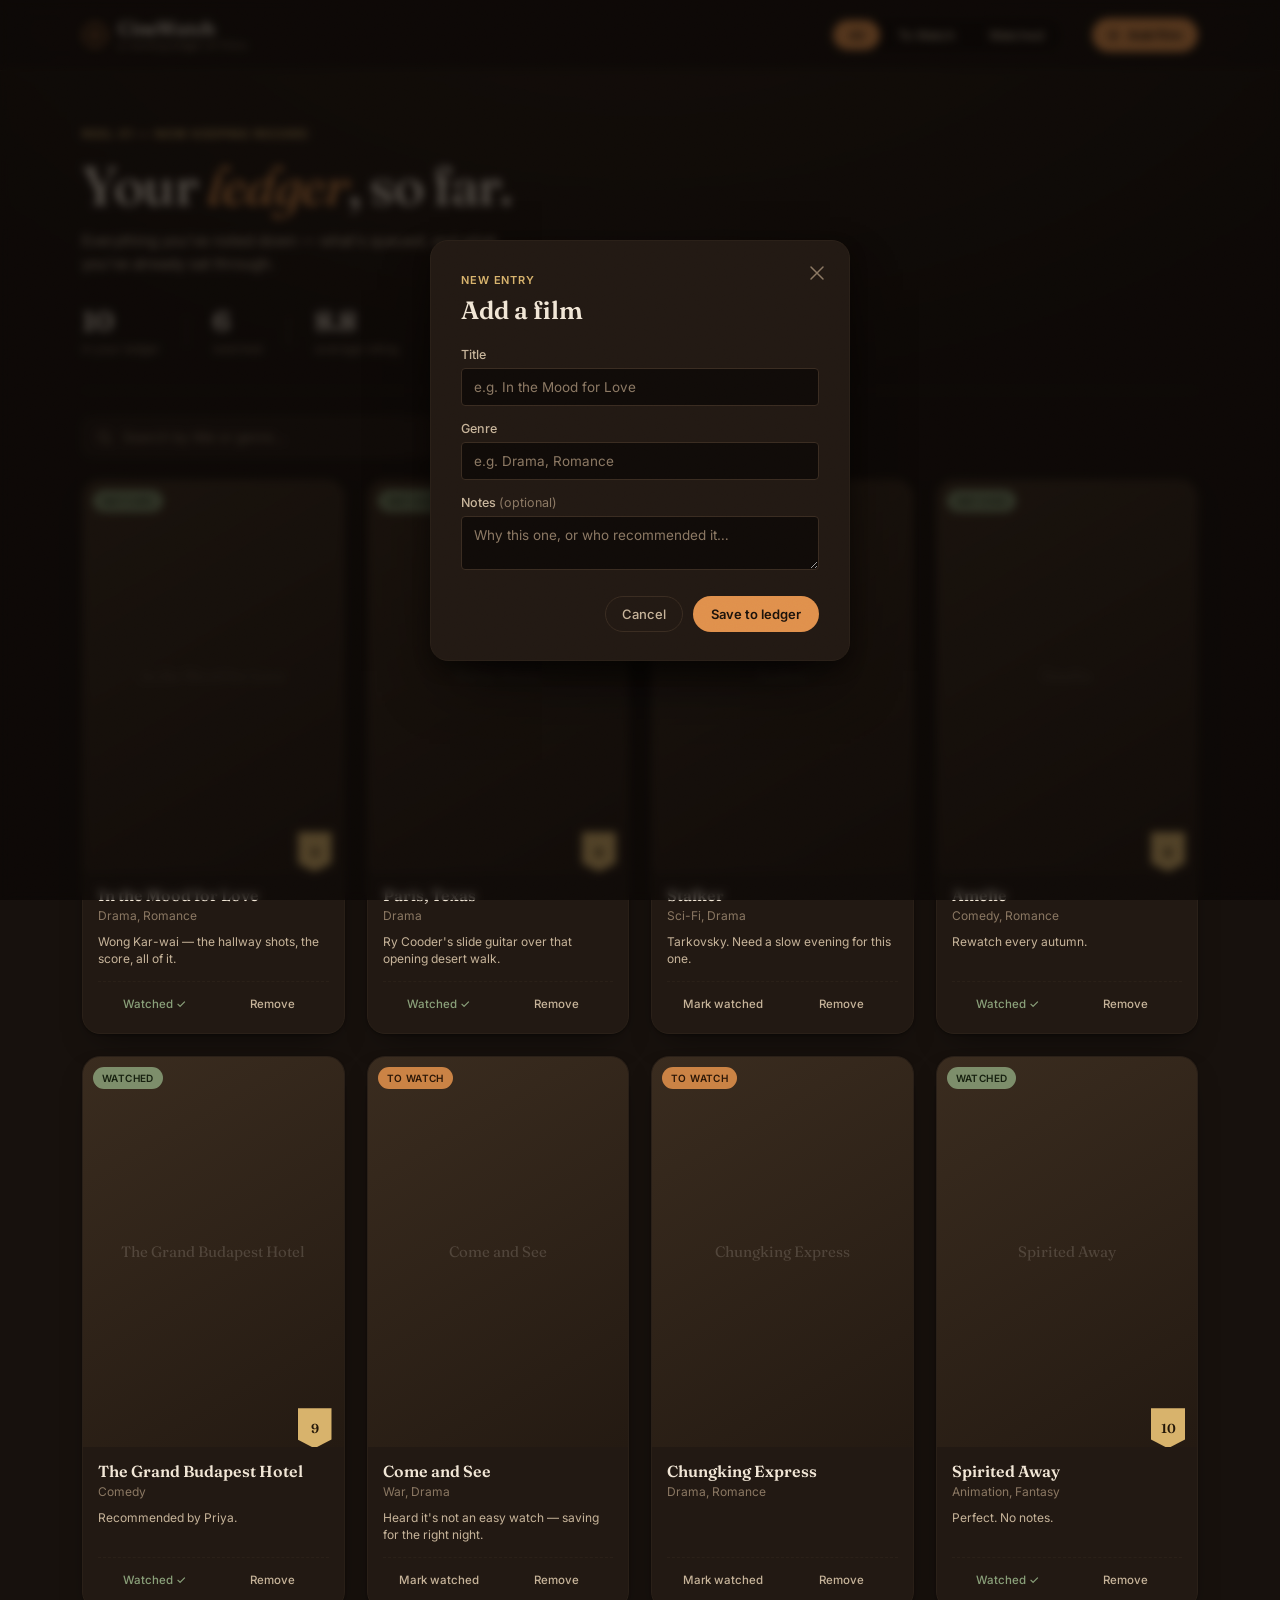
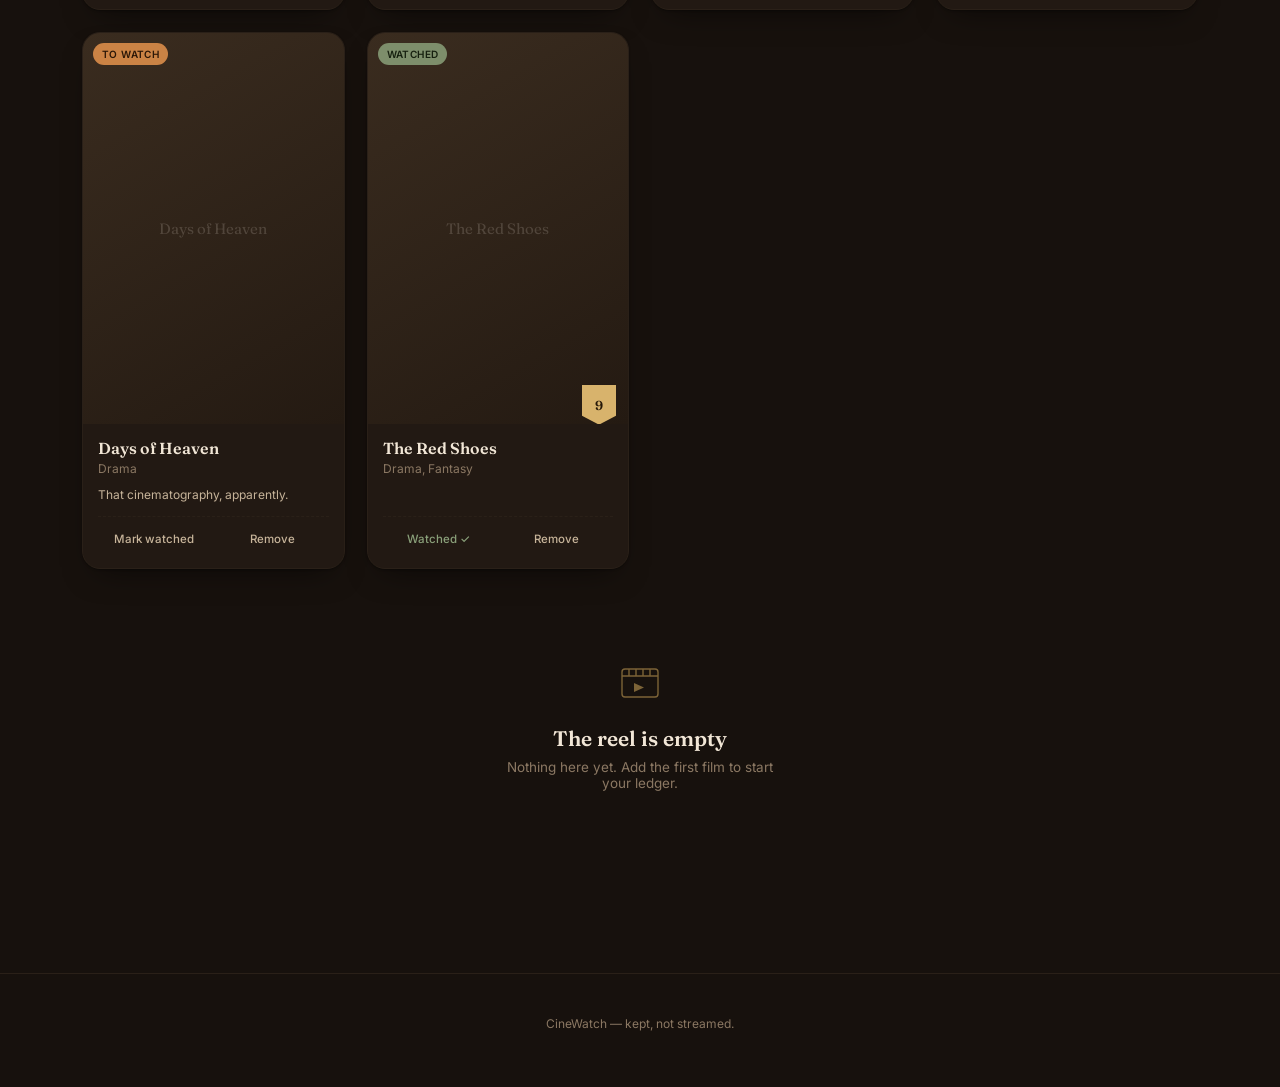
==== watchlist.html @ c6b7aaab "Add files via upload" ====
<!DOCTYPE html>
<html lang="en">
<head>
<meta charset="UTF-8" />
<meta name="viewport" content="width=device-width, initial-scale=1.0" />
<title>CineWatch — Watchlist</title>

<link rel="preconnect" href="https://fonts.googleapis.com">
<link rel="preconnect" href="https://fonts.gstatic.com" crossorigin>
<link href="https://fonts.googleapis.com/css2?family=Fraunces:ital,opsz,wght@0,9..144,300;0,9..144,450;0,9..144,600;1,9..144,450&family=Inter:wght@400;500;600&display=swap" rel="stylesheet">

<link rel="stylesheet" href="style-dark.css" />
</head>
<body>

<div class="grain"></div>

<header class="site-header">
  <div class="header-inner">
    <div class="brand">
      <span class="brand-mark">
        <svg width="26" height="26" viewBox="0 0 26 26" fill="none">
          <circle cx="13" cy="13" r="11.5" stroke="currentColor" stroke-width="1.4"/>
          <path d="M13 2.5V4.5M13 21.5V23.5M2.5 13H4.5M21.5 13H23.5" stroke="currentColor" stroke-width="1.4" stroke-linecap="round"/>
          <circle cx="13" cy="13" r="3.2" fill="currentColor"/>
        </svg>
      </span>
      <div class="brand-text">
        <span class="brand-name">CineWatch</span>
        <span class="brand-tag">a running ledger of films</span>
      </div>
    </div>

    <nav class="tab-nav" role="tablist" aria-label="Film lists">
      <button class="tab active" data-filter="all">All</button>
      <button class="tab" data-filter="Watchlist">To Watch</button>
      <button class="tab" data-filter="Watched">Watched</button>
    </nav>

    <button class="btn-add" id="openAddModal">
      <svg width="15" height="15" viewBox="0 0 15 15" fill="none"><path d="M7.5 1V14M1 7.5H14" stroke="currentColor" stroke-width="1.6" stroke-linecap="round"/></svg>
      <span>Add film</span>
    </button>
  </div>
</header>

<main class="page">

  <section class="hero">
    <p class="hero-eyebrow">Reel&nbsp;01 — Now keeping record</p>
    <h1 class="hero-title">Your <em>ledger</em>, so far.</h1>
    <p class="hero-sub">Everything you've noted down — what's queued, and what you've already sat through.</p>

    <div class="hero-stats" id="heroStats">
      <div class="stat">
        <span class="stat-num" id="statTotal">0</span>
        <span class="stat-label">in your ledger</span>
      </div>
      <div class="stat-divider"></div>
      <div class="stat">
        <span class="stat-num" id="statWatched">0</span>
        <span class="stat-label">watched</span>
      </div>
      <div class="stat-divider"></div>
      <div class="stat">
        <span class="stat-num" id="statAvg">–</span>
        <span class="stat-label">average rating</span>
      </div>
    </div>
  </section>

  <section class="toolbar">
    <div class="search-wrap">
      <svg width="15" height="15" viewBox="0 0 15 15" fill="none" class="search-icon"><circle cx="6.5" cy="6.5" r="5" stroke="currentColor" stroke-width="1.3"/><path d="M10.5 10.5L14 14" stroke="currentColor" stroke-width="1.3" stroke-linecap="round"/></svg>
      <input type="text" id="searchInput" placeholder="Search by title or genre…" autocomplete="off" />
    </div>
    <select id="sortSelect" class="sort-select" aria-label="Sort films">
      <option value="recent">Recently added</option>
      <option value="title">Title, A–Z</option>
      <option value="rating">Highest rated</option>
    </select>
  </section>

  <section class="grid-wrap">
    <div class="film-grid" id="filmGrid"></div>

    <div class="empty-state" id="emptyState" hidden>
      <svg width="48" height="48" viewBox="0 0 48 48" fill="none">
        <rect x="6" y="10" width="36" height="28" rx="3" stroke="currentColor" stroke-width="1.4"/>
        <path d="M6 17H42" stroke="currentColor" stroke-width="1.4"/>
        <path d="M13 10V17M20 10V17M27 10V17M34 10V17" stroke="currentColor" stroke-width="1.4"/>
        <path d="M18 24L28 28.5L18 33V24Z" fill="currentColor"/>
      </svg>
      <h3>The reel is empty</h3>
      <p id="emptyMsg">Nothing here yet. Add the first film to start your ledger.</p>
    </div>
  </section>

</main>

<footer class="site-footer">
  <p>CineWatch — kept, not streamed.</p>
</footer>

<!-- Add Modal -->
<div class="modal-overlay" id="modalOverlay" hidden>
  <div class="modal" role="dialog" aria-modal="true" aria-labelledby="modalTitle">
    <button class="modal-close" id="closeModal" aria-label="Close">
      <svg width="16" height="16" viewBox="0 0 16 16" fill="none"><path d="M2 2L14 14M14 2L2 14" stroke="currentColor" stroke-width="1.5" stroke-linecap="round"/></svg>
    </button>
    <p class="modal-eyebrow">New entry</p>
    <h2 class="modal-title" id="modalTitle">Add a film</h2>

    <form id="movieForm">
      <label class="field">
        <span>Title</span>
        <input type="text" id="fieldTitle" placeholder="e.g. In the Mood for Love" required />
      </label>

      <label class="field">
        <span>Genre</span>
        <input type="text" id="fieldGenre" placeholder="e.g. Drama, Romance" />
      </label>

      <label class="field">
        <span>Notes <em>(optional)</em></span>
        <textarea id="fieldNotes" rows="2" placeholder="Why this one, or who recommended it…"></textarea>
      </label>

      <p class="form-error" id="formError" hidden></p>

      <div class="modal-actions">
        <button type="button" class="btn-ghost" id="cancelModal">Cancel</button>
        <button type="submit" class="btn-solid">Save to ledger</button>
      </div>
    </form>
  </div>
</div>

<div class="toast" id="toast"></div>

<script>
  // ---- sample ledger data (stand-in for a real backend) ----
  let films = [
    { id: 1, title: "In the Mood for Love", genre: "Drama, Romance", status: "Watched", rating: 9, notes: "Wong Kar-wai — the hallway shots, the score, all of it.", added: 10 },
    { id: 2, title: "Paris, Texas", genre: "Drama", status: "Watched", rating: 8, notes: "Ry Cooder's slide guitar over that opening desert walk.", added: 9 },
    { id: 3, title: "Stalker", genre: "Sci-Fi, Drama", status: "Watchlist", rating: null, notes: "Tarkovsky. Need a slow evening for this one.", added: 8 },
    { id: 4, title: "Amélie", genre: "Comedy, Romance", status: "Watched", rating: 8, notes: "Rewatch every autumn.", added: 7 },
    { id: 5, title: "The Grand Budapest Hotel", genre: "Comedy", status: "Watched", rating: 9, notes: "Recommended by Priya.", added: 6 },
    { id: 6, title: "Come and See", genre: "War, Drama", status: "Watchlist", rating: null, notes: "Heard it's not an easy watch — saving for the right night.", added: 5 },
    { id: 7, title: "Chungking Express", genre: "Drama, Romance", status: "Watchlist", rating: null, notes: "", added: 4 },
    { id: 8, title: "Spirited Away", genre: "Animation, Fantasy", status: "Watched", rating: 10, notes: "Perfect. No notes.", added: 3 },
    { id: 9, title: "Days of Heaven", genre: "Drama", status: "Watchlist", rating: null, notes: "That cinematography, apparently.", added: 2 },
    { id: 10, title: "The Red Shoes", genre: "Drama, Fantasy", status: "Watched", rating: 9, notes: "", added: 1 },
  ];

  let activeFilter = "all";
  let searchTerm = "";
  let sortBy = "recent";

  const grid = document.getElementById("filmGrid");
  const emptyState = document.getElementById("emptyState");
  const emptyMsg = document.getElementById("emptyMsg");
  const toast = document.getElementById("toast");

  function showToast(msg){
    toast.textContent = msg;
    toast.classList.add("show");
    setTimeout(() => toast.classList.remove("show"), 2000);
  }

  function updateStats(){
    document.getElementById("statTotal").textContent = films.length;
    const watched = films.filter(f => f.status === "Watched");
    document.getElementById("statWatched").textContent = watched.length;
    const rated = watched.filter(f => f.rating != null);
    const avg = rated.length ? (rated.reduce((s,f) => s + f.rating, 0) / rated.length).toFixed(1) : "–";
    document.getElementById("statAvg").textContent = avg;
  }

  function render(){
    let list = films.filter(f => {
      const matchesFilter = activeFilter === "all" || f.status === activeFilter;
      const term = searchTerm.toLowerCase();
      const matchesSearch = !term || f.title.toLowerCase().includes(term) || f.genre.toLowerCase().includes(term);
      return matchesFilter && matchesSearch;
    });

    if(sortBy === "title") list.sort((a,b) => a.title.localeCompare(b.title));
    else if(sortBy === "rating") list.sort((a,b) => (b.rating ?? -1) - (a.rating ?? -1));
    else list.sort((a,b) => b.added - a.added);

    grid.innerHTML = "";

    if(list.length === 0){
      emptyState.hidden = false;
      emptyMsg.textContent = searchTerm
        ? `Nothing matches "${searchTerm}".`
        : activeFilter === "Watched"
          ? "Nothing watched yet. Mark a film as seen once you get to it."
          : activeFilter === "Watchlist"
            ? "Nothing queued. Add a film you mean to watch."
            : "Nothing here yet. Add the first film to start your ledger.";
    } else {
      emptyState.hidden = true;
      list.forEach(f => grid.appendChild(buildCard(f)));
    }

    updateStats();
  }

  function buildCard(f){
    const card = document.createElement("div");
    card.className = "film-card";
    card.innerHTML = `
      <div class="poster-wrap">
        <div class="poster-fallback">${f.title}</div>
        <span class="status-chip ${f.status === "Watched" ? "watched" : "watchlist"}">${f.status === "Watched" ? "Watched" : "To Watch"}</span>
        ${f.rating != null ? `<span class="rating-badge">${f.rating}</span>` : ""}
      </div>
      <div class="card-body">
        <p class="card-title">${f.title}</p>
        <p class="card-genre">${f.genre || "—"}</p>
        ${f.notes ? `<p class="card-notes">${f.notes}</p>` : ""}
        <div class="card-actions">
          <button class="icon-btn ${f.status === "Watched" ? "active-state" : ""}" data-action="toggle" data-id="${f.id}">
            ${f.status === "Watched" ? "Watched ✓" : "Mark watched"}
          </button>
          <button class="icon-btn danger" data-action="remove" data-id="${f.id}">Remove</button>
        </div>
      </div>
    `;
    return card;
  }

  grid.addEventListener("click", (e) => {
    const btn = e.target.closest("button[data-action]");
    if(!btn) return;
    const id = Number(btn.dataset.id);
    const film = films.find(f => f.id === id);
    if(btn.dataset.action === "toggle"){
      film.status = film.status === "Watched" ? "Watchlist" : "Watched";
      if(film.status === "Watched" && film.rating == null) film.rating = 8;
      if(film.status === "Watchlist") film.rating = null;
      showToast(film.status === "Watched" ? `Marked "${film.title}" as watched.` : `Moved "${film.title}" back to watchlist.`);
    } else if(btn.dataset.action === "remove"){
      films = films.filter(f => f.id !== id);
      showToast(`Removed "${film.title}" from your ledger.`);
    }
    render();
  });

  document.querySelectorAll(".tab").forEach(tab => {
    tab.addEventListener("click", () => {
      document.querySelectorAll(".tab").forEach(t => t.classList.remove("active"));
      tab.classList.add("active");
      activeFilter = tab.dataset.filter;
      render();
    });
  });

  document.getElementById("searchInput").addEventListener("input", (e) => {
    searchTerm = e.target.value.trim();
    render();
  });

  document.getElementById("sortSelect").addEventListener("change", (e) => {
    sortBy = e.target.value;
    render();
  });

  // ---- add-film modal ----
  const modalOverlay = document.getElementById("modalOverlay");
  const formError = document.getElementById("formError");

  function openModal(){ modalOverlay.hidden = false; }
  function closeModal(){
    modalOverlay.hidden = true;
    document.getElementById("movieForm").reset();
    formError.hidden = true;
  }

  document.getElementById("openAddModal").addEventListener("click", openModal);
  document.getElementById("closeModal").addEventListener("click", closeModal);
  document.getElementById("cancelModal").addEventListener("click", closeModal);
  modalOverlay.addEventListener("click", (e) => { if(e.target === modalOverlay) closeModal(); });

  document.getElementById("movieForm").addEventListener("submit", (e) => {
    e.preventDefault();
    const title = document.getElementById("fieldTitle").value.trim();
    const genre = document.getElementById("fieldGenre").value.trim();
    const notes = document.getElementById("fieldNotes").value.trim();

    if(!title){
      formError.textContent = "A film needs a title before it can go in the ledger.";
      formError.hidden = false;
      return;
    }

    films.unshift({
      id: Date.now(),
      title, genre, notes,
      status: "Watchlist",
      rating: null,
      added: films.length ? Math.max(...films.map(f => f.added)) + 1 : 1
    });

    closeModal();
    activeFilter = "all";
    document.querySelectorAll(".tab").forEach(t => t.classList.remove("active"));
    document.querySelector('.tab[data-filter="all"]').classList.add("active");
    render();
    showToast(`Added "${title}" to your ledger.`);
  });

  render();
</script>

</body>
</html>
---- style-dark.css ----
/* ==========================================================================
   CineWatch — Dark ledger
   Late-night screening-room aesthetic: espresso-black, warm brass foil,
   ember terracotta glow. Film-strip sprockets as the signature motif.
   ========================================================================== */

:root{
  --bg:            #17110D;
  --bg-deep:       #100B08;
  --vignette:      radial-gradient(120% 100% at 50% -10%, #2A1E15 0%, #17110D 55%);
  --card:          #221913;
  --card-hover:    #2A1F18;
  --line:          #3A2C21;
  --line-soft:     #2A2018;
  --ink:           #F1E6D6;
  --ink-soft:      #C7B49A;
  --ink-faint:     #8B7863;
  --accent:        #E0904C;
  --accent-deep:   #C77330;
  --brass:         #D8B36C;
  --brass-dim:     #7C6337;
  --watched-green: #8AA07A;
  --danger:        #CB6349;

  --radius-s: 4px;
  --radius-m: 10px;
  --radius-l: 18px;

  --shadow-card: 0 1px 2px rgba(0,0,0,0.3), 0 14px 32px -16px rgba(0,0,0,0.65);
  --shadow-pop:  0 8px 16px rgba(0,0,0,0.35), 0 30px 60px -20px rgba(0,0,0,0.8);
  --shadow-glow: 0 0 0 1px rgba(224,144,76,0.15), 0 0 40px -8px rgba(224,144,76,0.25);

  --serif: "Fraunces", Georgia, serif;
  --sans:  "Inter", -apple-system, BlinkMacSystemFont, sans-serif;
}

*{ box-sizing: border-box; }

html, body{
  margin: 0;
  padding: 0;
  background: var(--bg);
  color: var(--ink);
  font-family: var(--sans);
  -webkit-font-smoothing: antialiased;
}

body{
  background-image: var(--vignette);
  background-attachment: fixed;
  min-height: 100vh;
}

::selection{ background: var(--brass-dim); color: var(--ink); }

.grain{
  position: fixed;
  inset: 0;
  pointer-events: none;
  z-index: 999;
  opacity: 0.05;
  mix-blend-mode: overlay;
  background-image: url("data:image/svg+xml,%3Csvg xmlns='http://www.w3.org/2000/svg' width='120' height='120'%3E%3Cfilter id='n'%3E%3CfeTurbulence type='fractalNoise' baseFrequency='0.9' numOctaves='2' stitchTiles='stitch'/%3E%3C/filter%3E%3Crect width='100%25' height='100%25' filter='url(%23n)'/%3E%3C/svg%3E");
}

a{ color: inherit; text-decoration: none; }
button{ font-family: inherit; cursor: pointer; }

/* ==========================================================================
   Sprocket rule — signature divider, echoes a filmstrip's perforations
   ========================================================================== */

.sprocket-rule{
  display: flex;
  align-items: center;
  gap: 9px;
  padding: 2px 0;
}
.sprocket-rule::before, .sprocket-rule::after{
  content: "";
  flex: 1;
  height: 1px;
  background: var(--line);
}
.sprocket-rule i{
  width: 5px; height: 5px;
  border-radius: 1px;
  background: var(--brass-dim);
  display: block;
}

/* ==========================================================================
   Header
   ========================================================================== */

.site-header{
  position: sticky;
  top: 0;
  z-index: 40;
  background: rgba(23,17,13,0.82);
  backdrop-filter: blur(12px);
  border-bottom: 1px solid var(--line-soft);
}

.header-inner{
  max-width: 1180px;
  margin: 0 auto;
  padding: 16px 32px;
  display: flex;
  align-items: center;
  gap: 28px;
}

.brand{ display: flex; align-items: center; gap: 10px; margin-right: auto; }
.brand-mark{ color: var(--accent); display: flex; }
.brand-text{ display: flex; flex-direction: column; line-height: 1.15; }
.brand-name{ font-family: var(--serif); font-size: 19px; font-weight: 600; letter-spacing: -0.01em; color: var(--ink); }
.brand-tag{ font-size: 10.5px; color: var(--ink-faint); letter-spacing: 0.03em; }

.tab-nav{
  display: flex;
  gap: 2px;
  background: var(--bg-deep);
  padding: 3px;
  border-radius: 999px;
  border: 1px solid var(--line-soft);
}
.tab{
  border: none;
  background: transparent;
  padding: 7px 16px;
  border-radius: 999px;
  font-size: 13px;
  font-weight: 500;
  color: var(--ink-soft);
  transition: background 0.2s ease, color 0.2s ease;
}
.tab.active{
  background: var(--accent);
  color: #1A120B;
}
.tab:not(.active):hover{ color: var(--ink); }

.btn-add, .btn-login{
  display: flex;
  align-items: center;
  gap: 7px;
  background: var(--accent);
  color: #1A120B;
  border: none;
  padding: 9px 16px 9px 14px;
  border-radius: 999px;
  font-size: 13.5px;
  font-weight: 600;
  transition: background 0.18s ease, transform 0.12s ease;
}
.btn-add:hover, .btn-login:hover{ background: #EDA25E; }
.btn-add:active, .btn-login:active{ transform: scale(0.97); }

.btn-ghost-nav{
  border: 1px solid var(--line);
  background: transparent;
  color: var(--ink-soft);
  padding: 9px 16px;
  border-radius: 999px;
  font-size: 13px;
  font-weight: 500;
  transition: border-color 0.15s ease, color 0.15s ease;
}
.btn-ghost-nav:hover{ border-color: var(--accent); color: var(--ink); }

/* ==========================================================================
   Layout shell
   ========================================================================== */

.page{ max-width: 1180px; margin: 0 auto; padding: 0 32px; }

/* ==========================================================================
   Landing hero
   ========================================================================== */

.landing-hero{
  padding: 100px 0 60px;
  text-align: center;
  display: flex;
  flex-direction: column;
  align-items: center;
}

.landing-eyebrow{
  display: inline-flex;
  align-items: center;
  gap: 8px;
  font-size: 11px;
  letter-spacing: 0.12em;
  text-transform: uppercase;
  color: var(--brass);
  font-weight: 600;
  margin: 0 0 22px;
}
.landing-eyebrow span{ width: 4px; height: 4px; border-radius: 50%; background: var(--brass); display: inline-block; }

.landing-title{
  font-family: var(--serif);
  font-size: clamp(48px, 8vw, 88px);
  font-weight: 450;
  line-height: 1.0;
  letter-spacing: -0.02em;
  margin: 0 0 22px;
  color: var(--ink);
}
.landing-title em{
  font-style: italic;
  font-weight: 450;
  color: var(--accent);
}

.landing-sub{
  font-size: 16.5px;
  color: var(--ink-soft);
  max-width: 460px;
  margin: 0 0 40px;
  line-height: 1.6;
}

.landing-actions{
  display: flex;
  gap: 12px;
  margin-bottom: 64px;
}

.btn-primary-lg{
  background: var(--accent);
  color: #1A120B;
  border: none;
  padding: 14px 26px;
  border-radius: 999px;
  font-size: 14.5px;
  font-weight: 600;
  box-shadow: var(--shadow-glow);
  transition: background 0.18s ease, transform 0.12s ease;
}
.btn-primary-lg:hover{ background: #EDA25E; transform: translateY(-1px); }

.btn-secondary-lg{
  background: transparent;
  color: var(--ink);
  border: 1px solid var(--line);
  padding: 14px 26px;
  border-radius: 999px;
  font-size: 14.5px;
  font-weight: 500;
  transition: border-color 0.18s ease, background 0.18s ease;
}
.btn-secondary-lg:hover{ border-color: var(--accent); background: rgba(224,144,76,0.06); }

/* marquee of spotlight titles */
.marquee-wrap{
  width: 100%;
  overflow: hidden;
  mask-image: linear-gradient(90deg, transparent, black 8%, black 92%, transparent);
}
.marquee-track{
  display: flex;
  gap: 18px;
  width: max-content;
  animation: scrollLeft 38s linear infinite;
}
@keyframes scrollLeft{
  from{ transform: translateX(0); }
  to{ transform: translateX(-50%); }
}
.marquee-card{
  width: 150px;
  flex-shrink: 0;
  border-radius: var(--radius-m);
  overflow: hidden;
  border: 1px solid var(--line-soft);
  background: var(--card);
  box-shadow: var(--shadow-card);
}
.marquee-poster{
  aspect-ratio: 2/3;
  display: flex;
  align-items: center;
  justify-content: center;
  color: rgba(241,230,214,0.28);
  font-family: var(--serif);
  font-size: 13px;
  text-align: center;
  padding: 10px;
}
.marquee-title{
  padding: 8px 10px 10px;
  font-size: 11.5px;
  color: var(--ink-soft);
  border-top: 1px dashed var(--line-soft);
}

/* landing feature strip */
.feature-strip{
  display: grid;
  grid-template-columns: repeat(3, 1fr);
  gap: 22px;
  padding: 64px 0 80px;
}
.feature-card{
  background: var(--card);
  border: 1px solid var(--line-soft);
  border-radius: var(--radius-l);
  padding: 26px 24px;
}
.feature-num{ font-family: var(--serif); font-size: 13px; color: var(--brass); margin: 0 0 14px; }
.feature-card h3{ font-family: var(--serif); font-size: 18px; font-weight: 600; margin: 0 0 8px; color: var(--ink); }
.feature-card p{ font-size: 13px; color: var(--ink-soft); line-height: 1.55; margin: 0; }

/* ==========================================================================
   Watchlist hero (compact)
   ========================================================================== */

.hero{
  padding: 56px 0 34px;
  border-bottom: 1px solid var(--line-soft);
}
.hero-eyebrow{
  font-size: 11.5px;
  letter-spacing: 0.09em;
  text-transform: uppercase;
  color: var(--brass);
  font-weight: 600;
  margin: 0 0 16px;
}
.hero-title{
  font-family: var(--serif);
  font-size: clamp(34px, 5vw, 54px);
  font-weight: 450;
  line-height: 1.06;
  letter-spacing: -0.015em;
  margin: 0 0 16px;
  color: var(--ink);
}
.hero-title em{ font-style: italic; font-weight: 450; color: var(--accent); }
.hero-sub{ font-size: 15px; color: var(--ink-soft); max-width: 460px; margin: 0 0 32px; line-height: 1.5; }

.hero-stats{ display: flex; align-items: center; gap: 26px; }
.stat{ display: flex; flex-direction: column; }
.stat-num{ font-family: var(--serif); font-size: 28px; font-weight: 600; color: var(--ink); line-height: 1; }
.stat-label{ font-size: 12px; color: var(--ink-faint); margin-top: 6px; }
.stat-divider{ width: 1px; height: 32px; background: var(--line); }

/* ==========================================================================
   Toolbar
   ========================================================================== */

.toolbar{ display: flex; gap: 12px; padding: 26px 0 22px; align-items: center; }

.search-wrap{
  flex: 1;
  display: flex;
  align-items: center;
  gap: 9px;
  background: var(--card);
  border: 1px solid var(--line-soft);
  border-radius: var(--radius-m);
  padding: 10px 14px;
  max-width: 380px;
  transition: border-color 0.15s ease;
}
.search-wrap:focus-within{ border-color: var(--accent); }
.search-icon{ color: var(--ink-faint); flex-shrink: 0; }
.search-wrap input{
  border: none; outline: none; background: transparent;
  font-size: 13.5px; color: var(--ink); width: 100%; font-family: var(--sans);
}
.search-wrap input::placeholder{ color: var(--ink-faint); }

.sort-select{
  background: var(--card);
  border: 1px solid var(--line-soft);
  border-radius: var(--radius-m);
  padding: 10px 34px 10px 14px;
  font-size: 13px;
  color: var(--ink-soft);
  appearance: none;
  background-image: url("data:image/svg+xml,%3Csvg xmlns='http://www.w3.org/2000/svg' width='10' height='6'%3E%3Cpath d='M1 1L5 5L9 1' stroke='%23C7B49A' stroke-width='1.4' fill='none' stroke-linecap='round'/%3E%3C/svg%3E");
  background-repeat: no-repeat;
  background-position: right 13px center;
  cursor: pointer;
}

/* ==========================================================================
   Film grid + cards
   ========================================================================== */

.grid-wrap{ padding-bottom: 80px; min-height: 200px; }

.film-grid{
  display: grid;
  grid-template-columns: repeat(auto-fill, minmax(210px, 1fr));
  gap: 22px;
}

.film-card{
  background: var(--card);
  border: 1px solid var(--line-soft);
  border-radius: var(--radius-l);
  overflow: hidden;
  box-shadow: var(--shadow-card);
  display: flex;
  flex-direction: column;
  transition: transform 0.22s cubic-bezier(.2,.8,.2,1), box-shadow 0.22s ease, border-color 0.22s ease;
  position: relative;
}

.film-card:hover{
  transform: translateY(-4px);
  border-color: var(--brass-dim);
  box-shadow: 0 4px 10px rgba(0,0,0,0.3), 0 26px 46px -18px rgba(0,0,0,0.7);
}

.poster-wrap{
  position: relative;
  width: 100%;
  aspect-ratio: 2/3;
  background: linear-gradient(150deg, #3A2C1F, #241A12);
  overflow: hidden;
}
.poster-wrap img{ width: 100%; height: 100%; object-fit: cover; display: block; }
.poster-fallback{
  width: 100%; height: 100%;
  display: flex; align-items: center; justify-content: center;
  color: rgba(241,230,214,0.18);
  font-family: var(--serif);
  font-size: 15px;
  text-align: center;
  padding: 16px;
}

.status-chip{
  position: absolute; top: 10px; left: 10px;
  font-size: 10px; font-weight: 600; letter-spacing: 0.04em; text-transform: uppercase;
  padding: 5px 9px; border-radius: 999px; backdrop-filter: blur(6px);
}
.status-chip.watched{ background: rgba(138,160,122,0.85); color: #16200F; }
.status-chip.watchlist{ background: rgba(224,144,76,0.88); color: #2B1707; }

.rating-badge{
  position: absolute; bottom: -1px; right: 12px;
  background: var(--brass);
  color: #241708;
  font-family: var(--serif); font-weight: 600; font-size: 13px;
  width: 34px; height: 40px;
  display: flex; align-items: center; justify-content: center;
  clip-path: polygon(0 0, 100% 0, 100% 78%, 50% 100%, 0 78%);
  box-shadow: 0 3px 8px rgba(0,0,0,0.4);
}

.card-body{ padding: 14px 15px 15px; display: flex; flex-direction: column; gap: 3px; flex: 1; }
.card-title{ font-family: var(--serif); font-size: 16px; font-weight: 600; line-height: 1.25; color: var(--ink); margin: 0; }
.card-genre{ font-size: 12px; color: var(--ink-faint); margin: 0 0 8px; }
.card-notes{
  font-size: 12px; color: var(--ink-soft); line-height: 1.4; margin: 0 0 10px;
  display: -webkit-box; -webkit-line-clamp: 2; -webkit-box-orient: vertical; overflow: hidden;
}

.card-actions{ margin-top: auto; display: flex; gap: 6px; padding-top: 8px; border-top: 1px dashed var(--line-soft); }
.icon-btn{
  flex: 1; display: flex; align-items: center; justify-content: center; gap: 5px;
  border: none; background: transparent; color: var(--ink-soft);
  font-size: 11.5px; font-weight: 500; padding: 7px 4px; border-radius: var(--radius-s);
  transition: background 0.15s ease, color 0.15s ease;
}
.icon-btn:hover{ background: var(--bg-deep); color: var(--ink); }
.icon-btn.danger:hover{ background: rgba(203,99,73,0.14); color: var(--danger); }
.icon-btn.active-state{ color: var(--watched-green); }

/* ==========================================================================
   Empty state
   ========================================================================== */

.empty-state{ display: flex; flex-direction: column; align-items: center; text-align: center; padding: 90px 20px; color: var(--ink-faint); }
.empty-state svg{ color: var(--brass-dim); margin-bottom: 18px; }
.empty-state h3{ font-family: var(--serif); font-size: 21px; color: var(--ink); margin: 0 0 8px; font-weight: 600; }
.empty-state p{ font-size: 13.5px; max-width: 280px; margin: 0; }

/* ==========================================================================
   Modal (used for login + add film)
   ========================================================================== */

.modal-overlay{
  position: fixed; inset: 0;
  background: rgba(9,6,4,0.65);
  backdrop-filter: blur(4px);
  display: flex; align-items: center; justify-content: center;
  z-index: 100; padding: 20px;
  animation: fadeIn 0.18s ease;
}
@keyframes fadeIn{ from{ opacity: 0; } to{ opacity: 1; } }

.modal{
  background: var(--card);
  border: 1px solid var(--line-soft);
  border-radius: var(--radius-l);
  width: 100%; max-width: 420px;
  padding: 32px 30px 28px;
  position: relative;
  box-shadow: var(--shadow-pop);
  animation: modalIn 0.24s cubic-bezier(.2,.8,.2,1);
}
@keyframes modalIn{
  from{ opacity: 0; transform: translateY(12px) scale(0.98); }
  to{ opacity: 1; transform: translateY(0) scale(1); }
}

.modal-close{
  position: absolute; top: 20px; right: 20px;
  border: none; background: transparent; color: var(--ink-faint);
  padding: 4px; border-radius: 50%;
  transition: background 0.15s ease, color 0.15s ease;
}
.modal-close:hover{ background: var(--bg-deep); color: var(--ink); }

.modal-eyebrow{ font-size: 11px; letter-spacing: 0.08em; text-transform: uppercase; color: var(--brass); font-weight: 600; margin: 0 0 8px; }
.modal-title{ font-family: var(--serif); font-size: 25px; font-weight: 600; margin: 0 0 22px; color: var(--ink); }

.field{ display: block; margin-bottom: 15px; }
.field span{ display: block; font-size: 12.5px; font-weight: 500; color: var(--ink-soft); margin-bottom: 6px; }
.field span em{ font-style: normal; color: var(--ink-faint); font-weight: 400; }
.field input, .field textarea{
  width: 100%; border: 1px solid var(--line); background: var(--bg-deep);
  border-radius: var(--radius-s); padding: 10px 12px; font-size: 13.5px;
  font-family: var(--sans); color: var(--ink); outline: none;
  transition: border-color 0.15s ease; resize: vertical;
}
.field input::placeholder, .field textarea::placeholder{ color: var(--ink-faint); }
.field input:focus, .field textarea:focus{ border-color: var(--accent); }

.field-row-link{ display: flex; justify-content: flex-end; margin: -8px 0 15px; }
.field-row-link a{ font-size: 12px; color: var(--brass); }
.field-row-link a:hover{ color: var(--accent); }

.modal-actions{ display: flex; justify-content: flex-end; gap: 10px; margin-top: 22px; }
.modal-actions.stacked{ flex-direction: column; }

.btn-ghost{
  border: 1px solid var(--line); background: transparent; color: var(--ink-soft);
  padding: 9px 16px; border-radius: 999px; font-size: 13px; font-weight: 500;
  transition: background 0.15s ease;
}
.btn-ghost:hover{ background: var(--bg-deep); }

.btn-solid{
  border: none; background: var(--accent); color: #1A120B;
  padding: 10px 18px; border-radius: 999px; font-size: 13px; font-weight: 600;
  transition: background 0.15s ease;
}
.btn-solid:hover{ background: #EDA25E; }
.btn-solid.wide{ width: 100%; padding: 11px 18px; text-align: center; }

.modal-foot-note{ text-align: center; font-size: 12.5px; color: var(--ink-faint); margin: 18px 0 0; }
.modal-foot-note a{ color: var(--brass); font-weight: 500; }
.modal-foot-note a:hover{ color: var(--accent); }

.divider-or{ display: flex; align-items: center; gap: 12px; margin: 18px 0; color: var(--ink-faint); font-size: 11.5px; text-transform: uppercase; letter-spacing: 0.06em; }
.divider-or::before, .divider-or::after{ content: ""; flex: 1; height: 1px; background: var(--line); }

.btn-oauth{
  width: 100%; display: flex; align-items: center; justify-content: center; gap: 9px;
  border: 1px solid var(--line); background: var(--bg-deep); color: var(--ink);
  padding: 10px 16px; border-radius: 999px; font-size: 13px; font-weight: 500;
  transition: border-color 0.15s ease, background 0.15s ease;
}
.btn-oauth:hover{ border-color: var(--brass-dim); background: var(--card-hover); }

/* ==========================================================================
   Toast
   ========================================================================== */

.toast{
  position: fixed; bottom: 26px; left: 50%; transform: translateX(-50%) translateY(16px);
  background: var(--ink); color: var(--bg-deep);
  padding: 11px 20px; border-radius: 999px; font-size: 13px; font-weight: 600;
  box-shadow: var(--shadow-pop);
  opacity: 0; pointer-events: none;
  transition: opacity 0.22s ease, transform 0.22s ease;
  z-index: 200;
}
.toast.show{ opacity: 1; transform: translateX(-50%) translateY(0); }

/* ==========================================================================
   Footer
   ========================================================================== */

.site-footer{
  text-align: center; padding: 30px 0 44px; color: var(--ink-faint); font-size: 12px;
  border-top: 1px solid var(--line-soft); margin-top: 12px;
}

/* ==========================================================================
   Responsive
   ========================================================================== */

@media (max-width: 760px){
  .header-inner{ flex-wrap: wrap; padding: 14px 18px; gap: 12px; }
  .tab-nav{ order: 3; width: 100%; }
  .tab{ flex: 1; text-align: center; }
  .page{ padding: 0 18px; }
  .hero{ padding: 40px 0 26px; }
  .hero-stats{ gap: 16px; }
  .film-grid{ grid-template-columns: repeat(auto-fill, minmax(150px, 1fr)); gap: 14px; }
  .btn-add span{ display: none; }
  .btn-add{ padding: 9px; }
  .feature-strip{ grid-template-columns: 1fr; }
  .landing-hero{ padding: 64px 0 40px; }
  .landing-actions{ flex-direction: column; width: 100%; }
}

/* ==========================================================================
   Accessibility
   ========================================================================== */

:focus-visible{ outline: 2px solid var(--accent); outline-offset: 2px; }

@media (prefers-reduced-motion: reduce){
  *{ animation-duration: 0.001ms !important; transition-duration: 0.001ms !important; }
}
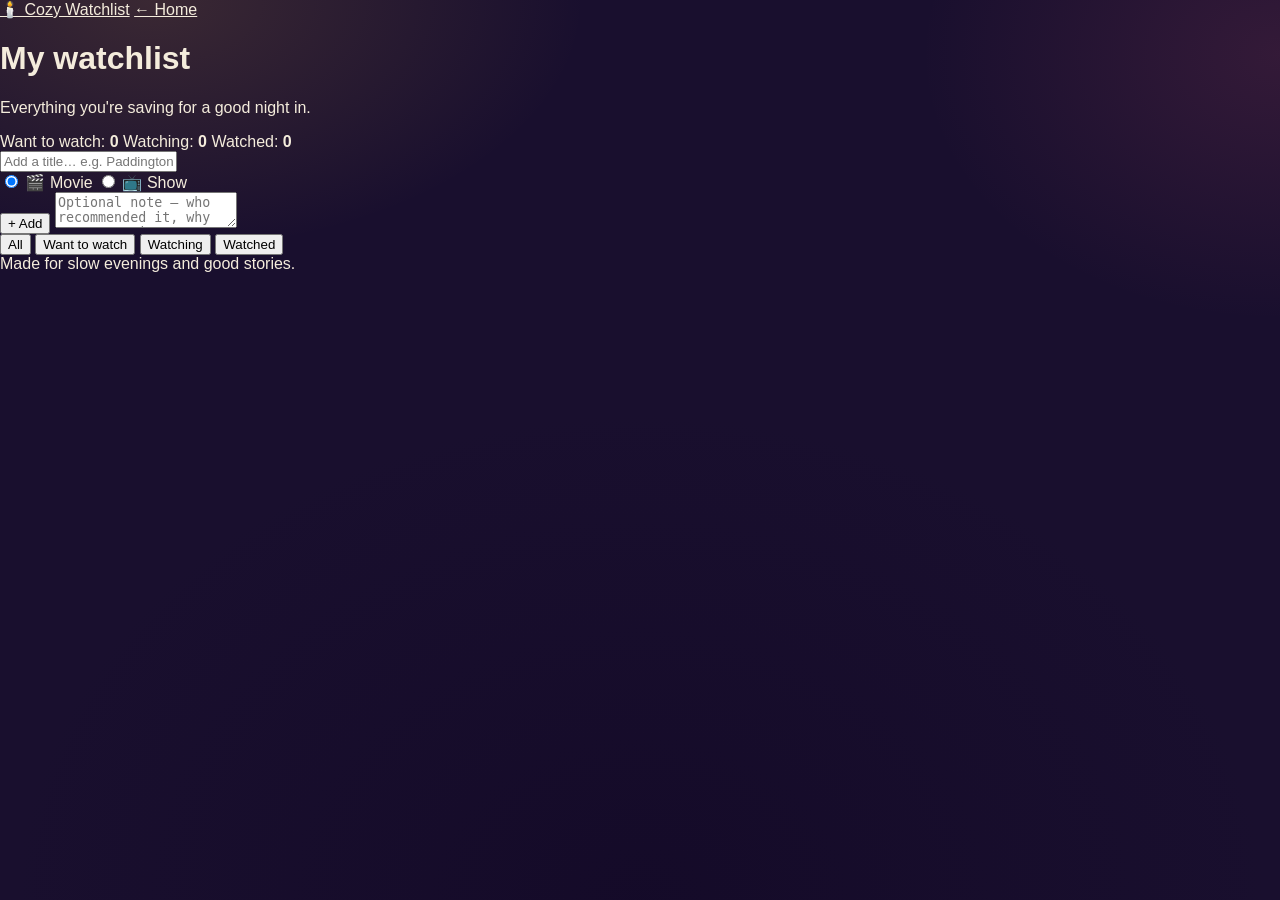
==== commit b749b938: "Update watchlist.html" ====
--- a/watchlist.html
+++ b/watchlist.html
@@ -1,320 +1,65 @@
 <!DOCTYPE html>
 <html lang="en">
 <head>
-<meta charset="UTF-8" />
-<meta name="viewport" content="width=device-width, initial-scale=1.0" />
-<title>CineWatch — Watchlist</title>
-
-<link rel="preconnect" href="https://fonts.googleapis.com">
-<link rel="preconnect" href="https://fonts.gstatic.com" crossorigin>
-<link href="https://fonts.googleapis.com/css2?family=Fraunces:ital,opsz,wght@0,9..144,300;0,9..144,450;0,9..144,600;1,9..144,450&family=Inter:wght@400;500;600&display=swap" rel="stylesheet">
-
-<link rel="stylesheet" href="style-dark.css" />
+  <meta charset="UTF-8" />
+  <meta name="viewport" content="width=device-width, initial-scale=1.0" />
+  <title>My Watchlist · Cozy Watchlist</title>
+  <link rel="icon" href="data:image/svg+xml,<svg xmlns=%22http://www.w3.org/2000/svg%22 viewBox=%220 0 100 100%22><text y=%22.9em%22 font-size=%2290%22>🕯️</text></svg>" />
+  <link rel="stylesheet" href="style.css" />
 </head>
 <body>
 
-<div class="grain"></div>
+  <nav class="nav">
+    <a href="/" class="nav__brand"><span class="nav__flame">🕯️</span> Cozy Watchlist</a>
+    <a href="/" class="nav__link">← Home</a>
+  </nav>
 
-<header class="site-header">
-  <div class="header-inner">
-    <div class="brand">
-      <span class="brand-mark">
-        <svg width="26" height="26" viewBox="0 0 26 26" fill="none">
-          <circle cx="13" cy="13" r="11.5" stroke="currentColor" stroke-width="1.4"/>
-          <path d="M13 2.5V4.5M13 21.5V23.5M2.5 13H4.5M21.5 13H23.5" stroke="currentColor" stroke-width="1.4" stroke-linecap="round"/>
-          <circle cx="13" cy="13" r="3.2" fill="currentColor"/>
-        </svg>
-      </span>
-      <div class="brand-text">
-        <span class="brand-name">CineWatch</span>
-        <span class="brand-tag">a running ledger of films</span>
+  <header class="page-header">
+    <h1>My watchlist</h1>
+    <p>Everything you're saving for a good night in.</p>
+    <div class="stats" id="stats">
+      <span class="stat-pill"><span class="swatch" style="background:var(--lamp)"></span> Want to watch: <b id="stat-want">0</b></span>
+      <span class="stat-pill"><span class="swatch" style="background:var(--ember)"></span> Watching: <b id="stat-watching">0</b></span>
+      <span class="stat-pill"><span class="swatch" style="background:var(--sage)"></span> Watched: <b id="stat-watched">0</b></span>
+    </div>
+  </header>
+
+  <form class="add-form" id="add-form">
+    <div class="add-form__row">
+      <input type="text" id="title-input" placeholder="Add a title… e.g. Paddington" maxlength="200" required />
+
+      <div class="type-toggle">
+        <input type="radio" name="media_type" id="type-movie" value="movie" checked />
+        <label for="type-movie">🎬 Movie</label>
+        <input type="radio" name="media_type" id="type-tv" value="tv" />
+        <label for="type-tv">📺 Show</label>
       </div>
+
+      <button type="submit" class="btn btn--primary">+ Add</button>
+
+      <textarea id="notes-input" placeholder="Optional note — who recommended it, why you're curious…" maxlength="300"></textarea>
     </div>
+  </form>
 
-    <nav class="tab-nav" role="tablist" aria-label="Film lists">
-      <button class="tab active" data-filter="all">All</button>
-      <button class="tab" data-filter="Watchlist">To Watch</button>
-      <button class="tab" data-filter="Watched">Watched</button>
-    </nav>
+  <div class="filters" id="filters">
+    <button class="filter-tab active" data-filter="all">All</button>
+    <button class="filter-tab" data-filter="want_to_watch">Want to watch</button>
+    <button class="filter-tab" data-filter="watching">Watching</button>
+    <button class="filter-tab" data-filter="watched">Watched</button>
+  </div>
 
-    <button class="btn-add" id="openAddModal">
-      <svg width="15" height="15" viewBox="0 0 15 15" fill="none"><path d="M7.5 1V14M1 7.5H14" stroke="currentColor" stroke-width="1.6" stroke-linecap="round"/></svg>
-      <span>Add film</span>
-    </button>
+  <div class="grid" id="grid"></div>
+
+  <div class="empty" id="empty" style="display:none">
+    <div class="empty__icon">🕯️</div>
+    <h3>Nothing here yet</h3>
+    <p>Add the first title above to start your list.</p>
   </div>
-</header>
 
-<main class="page">
+  <div class="toast" id="toast"></div>
 
-  <section class="hero">
-    <p class="hero-eyebrow">Reel&nbsp;01 — Now keeping record</p>
-    <h1 class="hero-title">Your <em>ledger</em>, so far.</h1>
-    <p class="hero-sub">Everything you've noted down — what's queued, and what you've already sat through.</p>
+  <footer class="footer">Made for slow evenings and good stories.</footer>
 
-    <div class="hero-stats" id="heroStats">
-      <div class="stat">
-        <span class="stat-num" id="statTotal">0</span>
-        <span class="stat-label">in your ledger</span>
-      </div>
-      <div class="stat-divider"></div>
-      <div class="stat">
-        <span class="stat-num" id="statWatched">0</span>
-        <span class="stat-label">watched</span>
-      </div>
-      <div class="stat-divider"></div>
-      <div class="stat">
-        <span class="stat-num" id="statAvg">–</span>
-        <span class="stat-label">average rating</span>
-      </div>
-    </div>
-  </section>
-
-  <section class="toolbar">
-    <div class="search-wrap">
-      <svg width="15" height="15" viewBox="0 0 15 15" fill="none" class="search-icon"><circle cx="6.5" cy="6.5" r="5" stroke="currentColor" stroke-width="1.3"/><path d="M10.5 10.5L14 14" stroke="currentColor" stroke-width="1.3" stroke-linecap="round"/></svg>
-      <input type="text" id="searchInput" placeholder="Search by title or genre…" autocomplete="off" />
-    </div>
-    <select id="sortSelect" class="sort-select" aria-label="Sort films">
-      <option value="recent">Recently added</option>
-      <option value="title">Title, A–Z</option>
-      <option value="rating">Highest rated</option>
-    </select>
-  </section>
-
-  <section class="grid-wrap">
-    <div class="film-grid" id="filmGrid"></div>
-
-    <div class="empty-state" id="emptyState" hidden>
-      <svg width="48" height="48" viewBox="0 0 48 48" fill="none">
-        <rect x="6" y="10" width="36" height="28" rx="3" stroke="currentColor" stroke-width="1.4"/>
-        <path d="M6 17H42" stroke="currentColor" stroke-width="1.4"/>
-        <path d="M13 10V17M20 10V17M27 10V17M34 10V17" stroke="currentColor" stroke-width="1.4"/>
-        <path d="M18 24L28 28.5L18 33V24Z" fill="currentColor"/>
-      </svg>
-      <h3>The reel is empty</h3>
-      <p id="emptyMsg">Nothing here yet. Add the first film to start your ledger.</p>
-    </div>
-  </section>
-
-</main>
-
-<footer class="site-footer">
-  <p>CineWatch — kept, not streamed.</p>
-</footer>
-
-<!-- Add Modal -->
-<div class="modal-overlay" id="modalOverlay" hidden>
-  <div class="modal" role="dialog" aria-modal="true" aria-labelledby="modalTitle">
-    <button class="modal-close" id="closeModal" aria-label="Close">
-      <svg width="16" height="16" viewBox="0 0 16 16" fill="none"><path d="M2 2L14 14M14 2L2 14" stroke="currentColor" stroke-width="1.5" stroke-linecap="round"/></svg>
-    </button>
-    <p class="modal-eyebrow">New entry</p>
-    <h2 class="modal-title" id="modalTitle">Add a film</h2>
-
-    <form id="movieForm">
-      <label class="field">
-        <span>Title</span>
-        <input type="text" id="fieldTitle" placeholder="e.g. In the Mood for Love" required />
-      </label>
-
-      <label class="field">
-        <span>Genre</span>
-        <input type="text" id="fieldGenre" placeholder="e.g. Drama, Romance" />
-      </label>
-
-      <label class="field">
-        <span>Notes <em>(optional)</em></span>
-        <textarea id="fieldNotes" rows="2" placeholder="Why this one, or who recommended it…"></textarea>
-      </label>
-
-      <p class="form-error" id="formError" hidden></p>
-
-      <div class="modal-actions">
-        <button type="button" class="btn-ghost" id="cancelModal">Cancel</button>
-        <button type="submit" class="btn-solid">Save to ledger</button>
-      </div>
-    </form>
-  </div>
-</div>
-
-<div class="toast" id="toast"></div>
-
-<script>
-  // ---- sample ledger data (stand-in for a real backend) ----
-  let films = [
-    { id: 1, title: "In the Mood for Love", genre: "Drama, Romance", status: "Watched", rating: 9, notes: "Wong Kar-wai — the hallway shots, the score, all of it.", added: 10 },
-    { id: 2, title: "Paris, Texas", genre: "Drama", status: "Watched", rating: 8, notes: "Ry Cooder's slide guitar over that opening desert walk.", added: 9 },
-    { id: 3, title: "Stalker", genre: "Sci-Fi, Drama", status: "Watchlist", rating: null, notes: "Tarkovsky. Need a slow evening for this one.", added: 8 },
-    { id: 4, title: "Amélie", genre: "Comedy, Romance", status: "Watched", rating: 8, notes: "Rewatch every autumn.", added: 7 },
-    { id: 5, title: "The Grand Budapest Hotel", genre: "Comedy", status: "Watched", rating: 9, notes: "Recommended by Priya.", added: 6 },
-    { id: 6, title: "Come and See", genre: "War, Drama", status: "Watchlist", rating: null, notes: "Heard it's not an easy watch — saving for the right night.", added: 5 },
-    { id: 7, title: "Chungking Express", genre: "Drama, Romance", status: "Watchlist", rating: null, notes: "", added: 4 },
-    { id: 8, title: "Spirited Away", genre: "Animation, Fantasy", status: "Watched", rating: 10, notes: "Perfect. No notes.", added: 3 },
-    { id: 9, title: "Days of Heaven", genre: "Drama", status: "Watchlist", rating: null, notes: "That cinematography, apparently.", added: 2 },
-    { id: 10, title: "The Red Shoes", genre: "Drama, Fantasy", status: "Watched", rating: 9, notes: "", added: 1 },
-  ];
-
-  let activeFilter = "all";
-  let searchTerm = "";
-  let sortBy = "recent";
-
-  const grid = document.getElementById("filmGrid");
-  const emptyState = document.getElementById("emptyState");
-  const emptyMsg = document.getElementById("emptyMsg");
-  const toast = document.getElementById("toast");
-
-  function showToast(msg){
-    toast.textContent = msg;
-    toast.classList.add("show");
-    setTimeout(() => toast.classList.remove("show"), 2000);
-  }
-
-  function updateStats(){
-    document.getElementById("statTotal").textContent = films.length;
-    const watched = films.filter(f => f.status === "Watched");
-    document.getElementById("statWatched").textContent = watched.length;
-    const rated = watched.filter(f => f.rating != null);
-    const avg = rated.length ? (rated.reduce((s,f) => s + f.rating, 0) / rated.length).toFixed(1) : "–";
-    document.getElementById("statAvg").textContent = avg;
-  }
-
-  function render(){
-    let list = films.filter(f => {
-      const matchesFilter = activeFilter === "all" || f.status === activeFilter;
-      const term = searchTerm.toLowerCase();
-      const matchesSearch = !term || f.title.toLowerCase().includes(term) || f.genre.toLowerCase().includes(term);
-      return matchesFilter && matchesSearch;
-    });
-
-    if(sortBy === "title") list.sort((a,b) => a.title.localeCompare(b.title));
-    else if(sortBy === "rating") list.sort((a,b) => (b.rating ?? -1) - (a.rating ?? -1));
-    else list.sort((a,b) => b.added - a.added);
-
-    grid.innerHTML = "";
-
-    if(list.length === 0){
-      emptyState.hidden = false;
-      emptyMsg.textContent = searchTerm
-        ? `Nothing matches "${searchTerm}".`
-        : activeFilter === "Watched"
-          ? "Nothing watched yet. Mark a film as seen once you get to it."
-          : activeFilter === "Watchlist"
-            ? "Nothing queued. Add a film you mean to watch."
-            : "Nothing here yet. Add the first film to start your ledger.";
-    } else {
-      emptyState.hidden = true;
-      list.forEach(f => grid.appendChild(buildCard(f)));
-    }
-
-    updateStats();
-  }
-
-  function buildCard(f){
-    const card = document.createElement("div");
-    card.className = "film-card";
-    card.innerHTML = `
-      <div class="poster-wrap">
-        <div class="poster-fallback">${f.title}</div>
-        <span class="status-chip ${f.status === "Watched" ? "watched" : "watchlist"}">${f.status === "Watched" ? "Watched" : "To Watch"}</span>
-        ${f.rating != null ? `<span class="rating-badge">${f.rating}</span>` : ""}
-      </div>
-      <div class="card-body">
-        <p class="card-title">${f.title}</p>
-        <p class="card-genre">${f.genre || "—"}</p>
-        ${f.notes ? `<p class="card-notes">${f.notes}</p>` : ""}
-        <div class="card-actions">
-          <button class="icon-btn ${f.status === "Watched" ? "active-state" : ""}" data-action="toggle" data-id="${f.id}">
-            ${f.status === "Watched" ? "Watched ✓" : "Mark watched"}
-          </button>
-          <button class="icon-btn danger" data-action="remove" data-id="${f.id}">Remove</button>
-        </div>
-      </div>
-    `;
-    return card;
-  }
-
-  grid.addEventListener("click", (e) => {
-    const btn = e.target.closest("button[data-action]");
-    if(!btn) return;
-    const id = Number(btn.dataset.id);
-    const film = films.find(f => f.id === id);
-    if(btn.dataset.action === "toggle"){
-      film.status = film.status === "Watched" ? "Watchlist" : "Watched";
-      if(film.status === "Watched" && film.rating == null) film.rating = 8;
-      if(film.status === "Watchlist") film.rating = null;
-      showToast(film.status === "Watched" ? `Marked "${film.title}" as watched.` : `Moved "${film.title}" back to watchlist.`);
-    } else if(btn.dataset.action === "remove"){
-      films = films.filter(f => f.id !== id);
-      showToast(`Removed "${film.title}" from your ledger.`);
-    }
-    render();
-  });
-
-  document.querySelectorAll(".tab").forEach(tab => {
-    tab.addEventListener("click", () => {
-      document.querySelectorAll(".tab").forEach(t => t.classList.remove("active"));
-      tab.classList.add("active");
-      activeFilter = tab.dataset.filter;
-      render();
-    });
-  });
-
-  document.getElementById("searchInput").addEventListener("input", (e) => {
-    searchTerm = e.target.value.trim();
-    render();
-  });
-
-  document.getElementById("sortSelect").addEventListener("change", (e) => {
-    sortBy = e.target.value;
-    render();
-  });
-
-  // ---- add-film modal ----
-  const modalOverlay = document.getElementById("modalOverlay");
-  const formError = document.getElementById("formError");
-
-  function openModal(){ modalOverlay.hidden = false; }
-  function closeModal(){
-    modalOverlay.hidden = true;
-    document.getElementById("movieForm").reset();
-    formError.hidden = true;
-  }
-
-  document.getElementById("openAddModal").addEventListener("click", openModal);
-  document.getElementById("closeModal").addEventListener("click", closeModal);
-  document.getElementById("cancelModal").addEventListener("click", closeModal);
-  modalOverlay.addEventListener("click", (e) => { if(e.target === modalOverlay) closeModal(); });
-
-  document.getElementById("movieForm").addEventListener("submit", (e) => {
-    e.preventDefault();
-    const title = document.getElementById("fieldTitle").value.trim();
-    const genre = document.getElementById("fieldGenre").value.trim();
-    const notes = document.getElementById("fieldNotes").value.trim();
-
-    if(!title){
-      formError.textContent = "A film needs a title before it can go in the ledger.";
-      formError.hidden = false;
-      return;
-    }
-
-    films.unshift({
-      id: Date.now(),
-      title, genre, notes,
-      status: "Watchlist",
-      rating: null,
-      added: films.length ? Math.max(...films.map(f => f.added)) + 1 : 1
-    });
-
-    closeModal();
-    activeFilter = "all";
-    document.querySelectorAll(".tab").forEach(t => t.classList.remove("active"));
-    document.querySelector('.tab[data-filter="all"]').classList.add("active");
-    render();
-    showToast(`Added "${title}" to your ledger.`);
-  });
-
-  render();
-</script>
-
+  <script src="app.js"></script>
 </body>
 </html>
--- a/style.css
+++ b/style.css
@@ -0,0 +1,517 @@
+/* ==========================================================================
+   CineWatch — design tokens
+   A night-at-the-cinema identity: deep plum-navy "theater" backdrop, a
+   bulb-bordered marquee sign, a running ticker of your queue, filmstrip
+   rails framing the page, and film cards cut like real perforated ticket
+   stubs. Display type is Fraunces (italic for emphasis), body is Inter,
+   and Space Mono carries the printed "ticket data" — codes, counts, stamps.
+   ========================================================================== */
+
+:root {
+  --night: #190f2e;
+  --night-deep: #100823;
+  --night-panel: #271a45;
+  --night-panel-2: #2f2052;
+  --line-on-night: rgba(251, 243, 228, 0.14);
+  --line-on-night-strong: rgba(251, 243, 228, 0.26);
+
+  --paper: #fbf3e4;
+  --paper-shade: #f1e2c4;
+  --paper-line: rgba(42, 27, 61, 0.16);
+
+  --gold: #e8ac4e;
+  --gold-bright: #f6cc7a;
+  --cherry: #e8637a;
+  --cherry-deep: #c8465e;
+  --sage: #7fae8e;
+
+  --ink: #2a1b3d;
+  --ink-soft: #6a5a80;
+  --cream-text: #f4ecdc;
+  --lavender-text: #c7bade;
+
+  --danger: #e8637a;
+
+  --radius-lg: 22px;
+  --radius-md: 14px;
+  --radius-sm: 9px;
+
+  --shadow-card: 0 26px 48px -22px rgba(6, 3, 16, 0.7), 0 2px 8px rgba(6, 3, 16, 0.35);
+  --shadow-pop: 0 16px 32px -12px rgba(6, 3, 16, 0.6);
+
+  --font-display: "Fraunces", "Iowan Old Style", serif;
+  --font-body: "Inter", -apple-system, BlinkMacSystemFont, sans-serif;
+  --font-mono: "Space Mono", ui-monospace, monospace;
+}
+
+@media (prefers-reduced-motion: reduce) {
+  * { animation-duration: 0.001ms !important; animation-iteration-count: 1 !important; transition-duration: 0.001ms !important; }
+}
+
+* { box-sizing: border-box; }
+html { scroll-behavior: smooth; }
+
+body {
+  margin: 0;
+  background: var(--night);
+  background-image:
+    radial-gradient(ellipse 720px 420px at 12% 0%, rgba(232, 172, 78, 0.16), transparent 60%),
+    radial-gradient(ellipse 620px 460px at 100% 6%, rgba(232, 99, 122, 0.13), transparent 58%),
+    radial-gradient(ellipse 900px 700px at 50% 100%, rgba(20, 10, 40, 0.9), transparent 70%);
+  color: var(--cream-text);
+  font-family: var(--font-body);
+  -webkit-font-smoothing: antialiased;
+  min-height: 100vh;
+}
+
+a { color: inherit; }
+::selection { background: var(--gold); color: var(--ink); }
+
+::-webkit-scrollbar { width: 12px; }
+::-webkit-scrollbar-track { background: var(--night-deep); }
+::-webkit-scrollbar-thumb { background: var(--night-panel-2); border-radius: 8px; border: 3px solid var(--night-deep); }
+::-webkit-scrollbar-thumb:hover { background: var(--gold); }
+
+:focus-visible { outline: 2px solid var(--gold-bright); outline-offset: 3px; border-radius: 4px; }
+
+.grain {
+  position: fixed; inset: 0; pointer-events: none; z-index: 999;
+  opacity: 0.045; mix-blend-mode: overlay;
+  background-image: url("data:image/svg+xml,%3Csvg xmlns='http://www.w3.org/2000/svg' width='120' height='120'%3E%3Cfilter id='n'%3E%3CfeTurbulence type='fractalNoise' baseFrequency='0.9' numOctaves='2' stitchTiles='stitch'/%3E%3C/filter%3E%3Crect width='100%25' height='100%25' filter='url(%23n)'/%3E%3C/svg%3E");
+}
+
+/* ==========================================================================
+   Filmstrip rails — sprocket-holed strips framing the whole page
+   ========================================================================== */
+
+.filmstrip-rail {
+  position: fixed;
+  top: 0; bottom: 0;
+  width: 26px;
+  z-index: 40;
+  background: var(--night-deep);
+  background-image:
+    radial-gradient(circle, var(--night) 6px, transparent 6.5px),
+    radial-gradient(circle, var(--night) 6px, transparent 6.5px);
+  background-size: 26px 46px;
+  background-position: 6.5px 10px, 6.5px 33px;
+  box-shadow: 0 0 0 1px var(--line-on-night);
+  display: none;
+}
+.filmstrip-rail.left { left: 0; }
+.filmstrip-rail.right { right: 0; }
+
+@media (min-width: 1400px) {
+  .filmstrip-rail { display: block; }
+}
+
+/* ==========================================================================
+   Marquee header
+   ========================================================================== */
+
+.marquee {
+  position: sticky;
+  top: 0;
+  z-index: 50;
+  background: linear-gradient(180deg, var(--night-deep), var(--night));
+  border-bottom: 1px solid var(--line-on-night);
+}
+
+.bulb-row {
+  height: 7px;
+  background-image: radial-gradient(circle, var(--gold-bright) 0 2.4px, transparent 2.5px);
+  background-size: 22px 7px;
+  background-position: center;
+  opacity: 0.9;
+  animation: bulb-twinkle 3.2s steps(2) infinite;
+}
+@keyframes bulb-twinkle { 0%, 100% { opacity: 0.5; filter: brightness(0.9); } 50% { opacity: 1; filter: brightness(1.25); } }
+
+.marquee-inner {
+  max-width: 1220px;
+  margin: 0 auto;
+  padding: 16px 32px;
+  display: flex;
+  align-items: center;
+  gap: 28px;
+}
+
+.brand { display: flex; align-items: center; gap: 12px; margin-right: auto; }
+.brand-mark {
+  width: 42px; height: 42px;
+  display: grid; place-items: center;
+  color: var(--night);
+  background: linear-gradient(155deg, var(--gold-bright), var(--gold));
+  border-radius: 12px;
+  box-shadow: var(--shadow-pop);
+}
+.brand-text { display: flex; flex-direction: column; line-height: 1.15; }
+.brand-name { font-family: var(--font-display); font-style: italic; font-weight: 600; font-size: 1.5rem; letter-spacing: 0.01em; }
+.brand-tag { font-family: var(--font-mono); font-size: 0.64rem; letter-spacing: 0.09em; text-transform: uppercase; color: var(--gold-bright); }
+
+.tab-nav { display: flex; gap: 4px; background: var(--night-panel); padding: 4px; border-radius: 999px; border: 1px solid var(--line-on-night); }
+.tab {
+  font-family: var(--font-body); font-weight: 600; font-size: 0.86rem;
+  color: var(--lavender-text); background: transparent; border: none;
+  padding: 8px 16px; border-radius: 999px; cursor: pointer;
+  transition: background 0.18s ease, color 0.18s ease;
+}
+.tab:hover { color: var(--cream-text); }
+.tab.active { background: linear-gradient(155deg, var(--gold-bright), var(--gold)); color: var(--ink); }
+
+.btn-add {
+  display: flex; align-items: center; gap: 8px;
+  font-family: var(--font-body); font-weight: 700; font-size: 0.86rem;
+  color: var(--ink); background: linear-gradient(155deg, var(--cherry), var(--cherry-deep));
+  border: none; padding: 11px 18px; border-radius: 999px; cursor: pointer;
+  box-shadow: 0 10px 22px -10px rgba(232, 99, 122, 0.55);
+  transition: transform 0.16s ease, box-shadow 0.16s ease;
+  white-space: nowrap;
+}
+.btn-add:hover { transform: translateY(-1px); box-shadow: 0 14px 26px -10px rgba(232, 99, 122, 0.65); }
+.btn-add:active { transform: translateY(0); }
+
+/* ==========================================================================
+   Box office hero — bulb-framed marquee sign + ambient spotlights
+   ========================================================================== */
+
+.page { max-width: 1220px; margin: 0 auto; padding: 0 32px; position: relative; }
+
+.box-office {
+  position: relative;
+  padding: 70px 0 0;
+  text-align: center;
+  overflow: hidden;
+}
+
+.spotlight { position: absolute; border-radius: 50%; filter: blur(70px); pointer-events: none; z-index: 0; }
+.spotlight-a { width: 420px; height: 420px; top: -160px; left: 6%; background: rgba(232, 172, 78, 0.22); animation: drift-a 14s ease-in-out infinite; }
+.spotlight-b { width: 380px; height: 380px; top: -120px; right: 8%; background: rgba(232, 99, 122, 0.18); animation: drift-b 16s ease-in-out infinite; }
+@keyframes drift-a { 0%, 100% { transform: translate(0, 0); } 50% { transform: translate(30px, 40px); } }
+@keyframes drift-b { 0%, 100% { transform: translate(0, 0); } 50% { transform: translate(-26px, 30px); } }
+
+.marquee-sign {
+  position: relative;
+  z-index: 1;
+  display: inline-block;
+  padding: 30px 56px 34px;
+  border-radius: var(--radius-lg);
+  background: linear-gradient(180deg, rgba(39, 26, 69, 0.55), rgba(39, 26, 69, 0.15));
+  border: 1px solid var(--line-on-night);
+}
+.marquee-sign::before, .marquee-sign::after {
+  content: "";
+  position: absolute; left: 14px; right: 14px; height: 7px;
+  background-image: radial-gradient(circle, var(--gold-bright) 0 2.6px, transparent 2.7px);
+  background-size: 24px 7px;
+  opacity: 0.85;
+}
+.marquee-sign::before { top: 8px; animation: bulb-twinkle 2.8s steps(2) infinite; }
+.marquee-sign::after { bottom: 8px; animation: bulb-twinkle 2.8s steps(2) infinite reverse; }
+
+.hero-eyebrow {
+  font-family: var(--font-mono); font-size: 0.72rem; letter-spacing: 0.16em;
+  text-transform: uppercase; color: var(--gold-bright); margin: 8px 0 16px;
+}
+.hero-title {
+  font-family: var(--font-display); font-weight: 500;
+  font-size: clamp(2.5rem, 5.2vw, 4.3rem); line-height: 1.04; letter-spacing: -0.01em;
+  margin: 0 0 6px; color: var(--cream-text);
+}
+.hero-title em {
+  font-style: italic; font-weight: 600;
+  background: linear-gradient(100deg, var(--gold-bright), var(--cherry) 85%);
+  -webkit-background-clip: text; background-clip: text; color: transparent;
+}
+
+.hero-sub { position: relative; z-index: 1; font-size: 1.02rem; color: var(--lavender-text); max-width: 460px; margin: 22px auto 36px; line-height: 1.55; }
+
+/* admission stat strip */
+.admit-strip { position: relative; z-index: 1; display: inline-flex; background: var(--paper); border-radius: var(--radius-md); box-shadow: var(--shadow-card); overflow: hidden; margin-bottom: 46px; }
+.admit-stub { position: relative; display: flex; flex-direction: column; align-items: center; gap: 2px; padding: 18px 34px; color: var(--ink); }
+.admit-stub + .admit-stub { border-left: 1.5px dashed var(--paper-line); }
+.admit-stub + .admit-stub::before, .admit-stub + .admit-stub::after { content: ""; position: absolute; left: -8px; width: 16px; height: 16px; background: var(--night); border-radius: 50%; }
+.admit-stub + .admit-stub::before { top: -8px; }
+.admit-stub + .admit-stub::after { bottom: -8px; }
+.stub-eyebrow { font-family: var(--font-mono); font-size: 0.62rem; letter-spacing: 0.12em; text-transform: uppercase; color: var(--ink-soft); }
+.stat-num { font-family: var(--font-display); font-weight: 600; font-size: 1.9rem; line-height: 1.1; }
+.stat-label { font-size: 0.72rem; color: var(--ink-soft); }
+
+/* running ticker — "now on the marquee" */
+.ticker-wrap { position: relative; z-index: 1; border-top: 1px solid var(--line-on-night); border-bottom: 1px solid var(--line-on-night); background: var(--night-deep); overflow: hidden; }
+.ticker-label {
+  position: absolute; left: 0; top: 0; bottom: 0; z-index: 2;
+  display: flex; align-items: center; gap: 8px;
+  padding: 0 18px; background: var(--night-deep);
+  font-family: var(--font-mono); font-size: 0.66rem; letter-spacing: 0.1em; text-transform: uppercase; color: var(--cherry);
+  box-shadow: 18px 0 18px -6px var(--night-deep);
+}
+.ticker-label .dot { width: 6px; height: 6px; border-radius: 50%; background: var(--cherry); animation: bulb-twinkle 1.4s steps(2) infinite; }
+.ticker-track { display: flex; white-space: nowrap; padding: 12px 0 12px 150px; animation: ticker-scroll 26s linear infinite; width: max-content; }
+.ticker-track span {
+  font-family: var(--font-mono); font-size: 0.76rem; letter-spacing: 0.03em; color: var(--lavender-text);
+  padding: 0 26px; border-right: 1px solid var(--line-on-night);
+}
+.ticker-track span::before { content: "★"; color: var(--gold-bright); margin-right: 10px; }
+@keyframes ticker-scroll { from { transform: translateX(0); } to { transform: translateX(-50%); } }
+.ticker-wrap:hover .ticker-track { animation-play-state: paused; }
+
+/* ==========================================================================
+   Toolbar
+   ========================================================================== */
+
+.toolbar { display: flex; gap: 12px; margin: 40px 0 30px; flex-wrap: wrap; position: relative; z-index: 1; }
+.search-wrap { flex: 1 1 280px; position: relative; display: flex; align-items: center; }
+.search-icon { position: absolute; left: 16px; color: var(--lavender-text); pointer-events: none; }
+#searchInput {
+  width: 100%; font-family: var(--font-body); font-size: 0.92rem; color: var(--cream-text);
+  background: var(--night-panel); border: 1px solid var(--line-on-night); border-radius: 999px;
+  padding: 13px 18px 13px 42px; transition: border-color 0.16s ease, background 0.16s ease;
+}
+#searchInput::placeholder { color: var(--lavender-text); opacity: 0.7; }
+#searchInput:focus { border-color: var(--gold); background: var(--night-panel-2); outline: none; }
+
+.select-wrap { position: relative; display: flex; align-items: center; }
+.sort-select {
+  appearance: none; font-family: var(--font-body); font-size: 0.86rem; font-weight: 600; color: var(--cream-text);
+  background: var(--night-panel); border: 1px solid var(--line-on-night); border-radius: 999px; padding: 13px 38px 13px 18px; cursor: pointer;
+}
+.select-caret { position: absolute; right: 16px; color: var(--lavender-text); pointer-events: none; }
+
+/* ==========================================================================
+   Film grid + ticket-stub cards
+   ========================================================================== */
+
+.grid-wrap { padding-bottom: 90px; position: relative; z-index: 1; }
+.film-grid { display: grid; grid-template-columns: repeat(auto-fill, minmax(240px, 1fr)); gap: 30px; }
+
+.film-card {
+  position: relative;
+  background: var(--paper);
+  border-radius: var(--radius-lg);
+  overflow: hidden;
+  box-shadow: var(--shadow-card);
+  display: flex;
+  flex-direction: column;
+  animation: rise-in 0.5s ease backwards;
+  transition: transform 0.28s cubic-bezier(.2,.8,.2,1), box-shadow 0.28s ease;
+}
+.film-card:hover { transform: translateY(-7px) rotate(-0.35deg); box-shadow: 0 34px 60px -22px rgba(4, 2, 12, 0.75); }
+@keyframes rise-in { from { opacity: 0; transform: translateY(16px); } to { opacity: 1; transform: translateY(0); } }
+
+.poster-frame { position: relative; aspect-ratio: 2 / 2.55; overflow: hidden; background: var(--paper-shade); }
+.poster-frame img { width: 100%; height: 100%; object-fit: cover; display: block; transition: transform 0.6s cubic-bezier(.2,.8,.2,1); }
+.film-card:hover .poster-frame img { transform: scale(1.07); }
+
+.poster-fallback {
+  width: 100%; height: 100%; display: grid; place-items: center; color: var(--ink-soft);
+  background: repeating-linear-gradient(135deg, var(--paper-shade) 0 14px, #ecdcb8 14px 28px);
+}
+
+.poster-scrim {
+  position: absolute; left: 0; right: 0; bottom: 0;
+  padding: 46px 16px 14px;
+  background: linear-gradient(180deg, transparent, rgba(9, 4, 18, 0.55) 45%, rgba(9, 4, 18, 0.94) 100%);
+}
+.poster-scrim .card-title { color: var(--paper); margin: 0 0 3px; }
+.poster-scrim .card-genre { color: var(--gold-bright); margin: 0; }
+
+.status-chip {
+  position: absolute; top: 12px; left: 12px; z-index: 2;
+  font-family: var(--font-mono); font-size: 0.62rem; letter-spacing: 0.06em; text-transform: uppercase;
+  padding: 5px 10px; border-radius: 999px; backdrop-filter: blur(4px);
+}
+.status-chip.watchlist { background: rgba(25, 15, 46, 0.7); color: var(--gold-bright); border: 1px solid rgba(246, 204, 122, 0.35); }
+.status-chip.watched { background: rgba(232, 99, 122, 0.92); color: #2a0b13; }
+
+.rating-badge {
+  position: absolute; top: 10px; right: 10px; z-index: 2;
+  width: 38px; height: 38px; display: grid; place-items: center;
+  font-family: var(--font-mono); font-weight: 700; font-size: 0.9rem; color: var(--ink);
+  background: radial-gradient(circle at 35% 30%, var(--gold-bright), var(--gold));
+  border-radius: 50%; box-shadow: 0 6px 14px -4px rgba(0, 0, 0, 0.5);
+}
+.rating-badge::after {
+  content: ""; position: absolute; inset: -4px; border-radius: 50%;
+  border: 1.5px dashed rgba(42, 27, 61, 0.35);
+}
+
+/* punched perforation seam between poster and stub footer */
+.perf-seam {
+  position: relative;
+  height: 20px;
+  flex: none;
+  background-color: var(--paper-shade);
+  background-image: radial-gradient(circle, var(--paper) 3.6px, transparent 3.8px);
+  background-size: 18px 20px;
+  background-position: 9px center;
+  background-repeat: repeat-x;
+  border-top: 1px dashed var(--paper-line);
+  border-bottom: 1px dashed var(--paper-line);
+}
+
+.stub-footer { padding: 14px 16px 16px; display: flex; flex-direction: column; gap: 8px; flex: 1; }
+
+.card-title { font-family: var(--font-display); font-weight: 600; font-size: 1.12rem; line-height: 1.25; margin: 0; }
+.card-genre { font-family: var(--font-mono); font-size: 0.68rem; letter-spacing: 0.06em; text-transform: uppercase; margin: 0; }
+
+.card-notes {
+  font-size: 0.83rem; color: var(--ink-soft); line-height: 1.45; margin: 0;
+  display: -webkit-box; -webkit-line-clamp: 2; -webkit-box-orient: vertical; overflow: hidden;
+}
+
+.card-actions { display: flex; gap: 6px; margin-top: auto; padding-top: 6px; }
+
+.icon-btn {
+  display: inline-flex; align-items: center; gap: 5px;
+  font-family: var(--font-body); font-weight: 600; font-size: 0.76rem; color: var(--ink);
+  background: var(--paper-shade); border: 1px solid var(--paper-line); border-radius: 999px;
+  padding: 7px 11px; cursor: pointer; transition: background 0.15s ease, transform 0.15s ease, color 0.15s ease;
+}
+.icon-btn:hover { transform: translateY(-1px); }
+.icon-btn.watch-toggle:hover { background: var(--sage); color: #12261a; }
+.icon-btn.watch-toggle.active-state { background: var(--sage); color: #12261a; border-color: transparent; }
+.icon-btn.rate-btn:hover { background: var(--gold-bright); }
+.icon-btn.danger { padding: 7px 9px; margin-left: auto; }
+.icon-btn.danger:hover { background: var(--cherry); color: #2a0b13; }
+
+/* ==========================================================================
+   Rating popover
+   ========================================================================== */
+
+.rating-pop {
+  position: absolute; z-index: 60; display: grid; grid-template-columns: repeat(5, 1fr); gap: 6px;
+  background: var(--paper); border-radius: var(--radius-md); box-shadow: var(--shadow-pop);
+  padding: 12px; width: 260px; animation: pop-in 0.14s ease;
+}
+@keyframes pop-in { from { opacity: 0; transform: scale(0.96); } to { opacity: 1; transform: scale(1); } }
+.rating-pop button {
+  font-family: var(--font-mono); font-weight: 700; font-size: 0.86rem; color: var(--ink);
+  background: var(--paper-shade); border: none; border-radius: 8px; padding: 9px 0; cursor: pointer;
+  transition: background 0.13s ease, color 0.13s ease;
+}
+.rating-pop button:hover { background: var(--gold-bright); }
+.rating-pop button.selected { background: var(--cherry); color: #2a0b13; }
+
+/* ==========================================================================
+   Empty state — curtains drawn
+   ========================================================================== */
+
+.empty-state {
+  position: relative; z-index: 1; text-align: center; padding: 76px 20px;
+  color: var(--lavender-text); border: 1.5px dashed var(--line-on-night-strong); border-radius: var(--radius-lg);
+  overflow: hidden;
+}
+.empty-state::before, .empty-state::after {
+  content: ""; position: absolute; top: -20%; bottom: -20%; width: 26%;
+  background: linear-gradient(180deg, var(--cherry-deep), var(--night-panel));
+  opacity: 0.14;
+}
+.empty-state::before { left: -6%; border-radius: 0 50% 50% 0 / 0 60% 60% 0; }
+.empty-state::after { right: -6%; border-radius: 50% 0 0 50% / 60% 0 0 60%; }
+.empty-state svg, .empty-state h3, .empty-state p { position: relative; z-index: 1; }
+.empty-state svg { color: var(--gold-bright); margin-bottom: 16px; }
+.empty-state h3 { font-family: var(--font-display); font-style: italic; font-weight: 600; font-size: 1.4rem; color: var(--cream-text); margin: 0 0 6px; }
+.empty-state p { margin: 0; font-size: 0.9rem; }
+
+/* ==========================================================================
+   Footer
+   ========================================================================== */
+
+.site-footer {
+  position: relative; z-index: 1; text-align: center; padding: 28px 0 44px;
+  font-family: var(--font-mono); font-size: 0.72rem; letter-spacing: 0.04em; color: rgba(199, 186, 222, 0.5);
+}
+
+/* ==========================================================================
+   Modal
+   ========================================================================== */
+
+.modal-overlay {
+  position: fixed; inset: 0; z-index: 100; background: rgba(8, 4, 16, 0.78); backdrop-filter: blur(4px);
+  display: flex; align-items: center; justify-content: center; padding: 20px; animation: fade-in 0.16s ease;
+}
+@keyframes fade-in { from { opacity: 0; } to { opacity: 1; } }
+
+.modal {
+  position: relative; width: 100%; max-width: 420px; background: var(--paper);
+  border-radius: var(--radius-lg); box-shadow: var(--shadow-card); padding: 32px 28px 28px;
+  animation: rise-in 0.22s ease;
+}
+
+.ticket-modal::before, .ticket-modal::after {
+  content: ""; position: absolute; top: 50%; width: 26px; height: 26px; background: var(--night);
+  border-radius: 50%; transform: translateY(-50%); box-shadow: 0 0 0 1px var(--line-on-night);
+}
+.ticket-modal::before { left: -13px; }
+.ticket-modal::after { right: -13px; }
+
+.modal-close {
+  position: absolute; top: 18px; right: 18px; background: var(--paper-shade); border: none;
+  color: var(--ink-soft); width: 30px; height: 30px; border-radius: 50%; display: grid; place-items: center; cursor: pointer;
+}
+.modal-close:hover { color: var(--ink); }
+
+.modal-eyebrow { font-family: var(--font-mono); font-size: 0.66rem; letter-spacing: 0.1em; text-transform: uppercase; color: var(--cherry-deep); margin: 0 0 6px; }
+.modal-title { font-family: var(--font-display); font-style: italic; font-weight: 600; font-size: 1.7rem; color: var(--ink); margin: 0 0 22px; }
+
+.field { display: block; margin-bottom: 16px; }
+.field span { display: block; font-size: 0.78rem; font-weight: 600; color: var(--ink-soft); margin-bottom: 6px; }
+.field span em { font-style: normal; font-weight: 400; opacity: 0.7; }
+.field input, .field textarea {
+  width: 100%; font-family: var(--font-body); font-size: 0.92rem; color: var(--ink);
+  background: var(--paper-shade); border: 1.5px solid transparent; border-radius: var(--radius-sm);
+  padding: 11px 13px; resize: vertical; transition: border-color 0.15s ease;
+}
+.field input:focus, .field textarea:focus { outline: none; border-color: var(--gold); }
+
+.form-error { background: rgba(232, 99, 122, 0.14); color: var(--cherry-deep); font-size: 0.82rem; padding: 10px 12px; border-radius: var(--radius-sm); margin: 0 0 14px; }
+
+.modal-actions { display: flex; justify-content: flex-end; gap: 10px; margin-top: 6px; }
+.btn-ghost {
+  font-family: var(--font-body); font-weight: 600; font-size: 0.86rem; color: var(--ink-soft);
+  background: transparent; border: 1.5px solid var(--paper-line); border-radius: 999px; padding: 10px 18px; cursor: pointer;
+}
+.btn-ghost:hover { background: var(--paper-shade); }
+.btn-solid {
+  font-family: var(--font-body); font-weight: 700; font-size: 0.86rem; color: var(--ink);
+  background: linear-gradient(155deg, var(--gold-bright), var(--gold)); border: none; border-radius: 999px;
+  padding: 10px 20px; cursor: pointer; transition: transform 0.15s ease;
+}
+.btn-solid:hover { transform: translateY(-1px); }
+.btn-solid:disabled { opacity: 0.65; cursor: not-allowed; transform: none; }
+
+/* ==========================================================================
+   Toast
+   ========================================================================== */
+
+.toast {
+  position: fixed; bottom: 26px; left: 50%; transform: translate(-50%, 14px);
+  background: var(--ink); color: var(--paper); font-size: 0.86rem; font-weight: 600;
+  padding: 12px 20px; border-radius: 999px; box-shadow: var(--shadow-pop);
+  opacity: 0; pointer-events: none; transition: opacity 0.2s ease, transform 0.2s ease; z-index: 200;
+}
+.toast.show { opacity: 1; transform: translate(-50%, 0); }
+
+/* ==========================================================================
+   Responsive
+   ========================================================================== */
+
+@media (max-width: 720px) {
+  .marquee-inner { padding: 14px 18px; flex-wrap: wrap; gap: 14px; }
+  .tab-nav { order: 3; width: 100%; justify-content: center; }
+  .page { padding: 0 18px; }
+  .box-office { padding: 48px 0 0; }
+  .marquee-sign { padding: 24px 22px 28px; }
+  .admit-strip { flex-direction: column; }
+  .admit-stub + .admit-stub { border-left: none; border-top: 1.5px dashed var(--paper-line); }
+  .admit-stub + .admit-stub::before { top: -8px; left: 50%; transform: translateX(-50%); }
+  .admit-stub + .admit-stub::after { display: none; }
+  .brand-tag { display: none; }
+  .ticker-label span:not(.dot) { display: none; }
+}
+
+@media (max-width: 420px) {
+  .btn-add span { display: none; }
+  .btn-add { padding: 11px 14px; }
+}
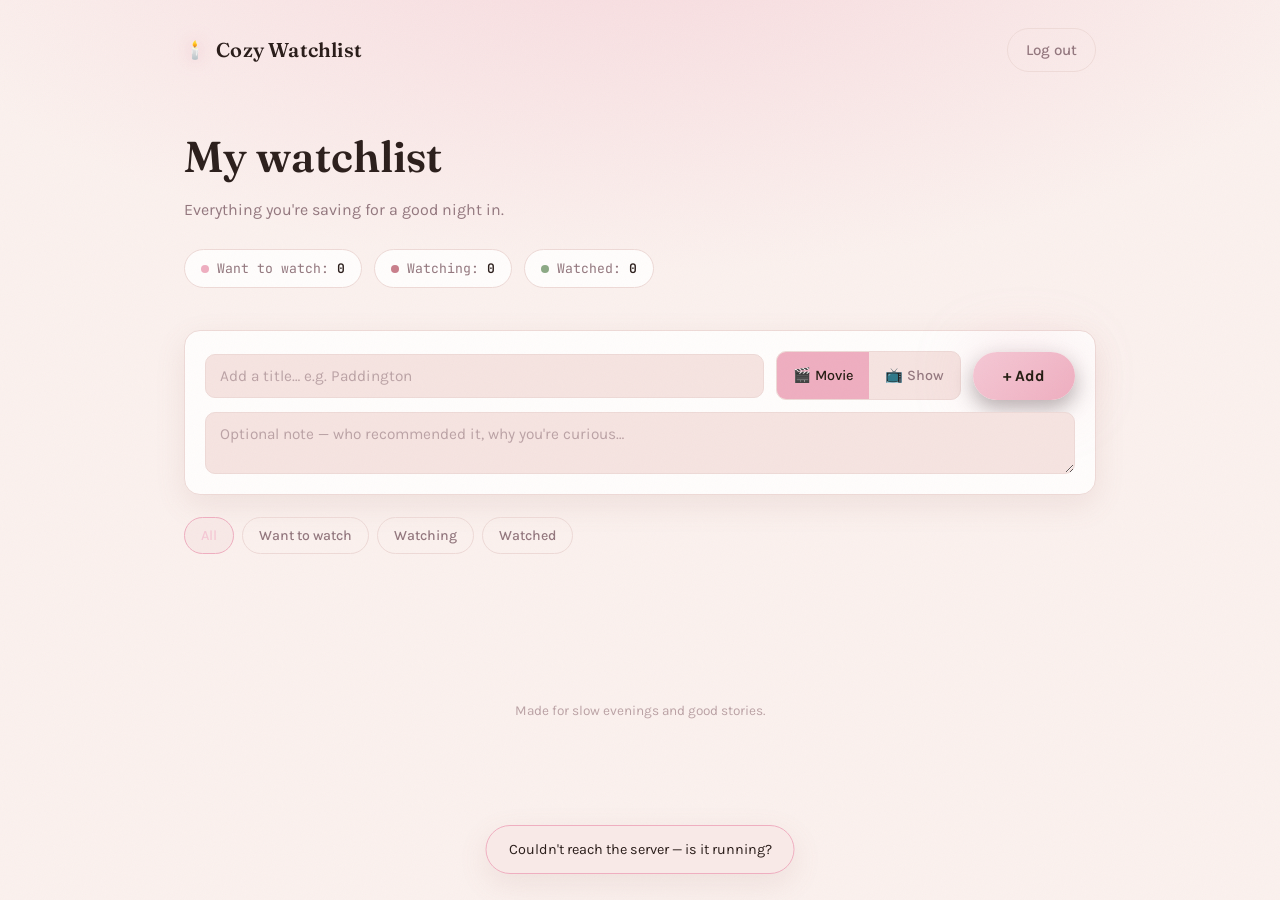
==== commit 53c9d4e2: "Add user email display and logout link to nav" ====
--- a/watchlist.html
+++ b/watchlist.html
@@ -11,7 +11,8 @@
 
   <nav class="nav">
     <a href="/" class="nav__brand"><span class="nav__flame">🕯️</span> Cozy Watchlist</a>
-    <a href="/" class="nav__link">← Home</a>
+    <span id="user-email" style="color:var(--text-faint); font-size:0.85rem; margin-right:12px;"></span>
+    <a href="#" id="logout-link" class="nav__link">Log out</a>
   </nav>
 
   <header class="page-header">
--- a/style.css
+++ b/style.css
@@ -1,517 +1,722 @@
-/* ==========================================================================
-   CineWatch — design tokens
-   A night-at-the-cinema identity: deep plum-navy "theater" backdrop, a
-   bulb-bordered marquee sign, a running ticker of your queue, filmstrip
-   rails framing the page, and film cards cut like real perforated ticket
-   stubs. Display type is Fraunces (italic for emphasis), body is Inter,
-   and Space Mono carries the printed "ticket data" — codes, counts, stamps.
-   ========================================================================== */
+/* =========================================================
+   Cozy Watchlist — stylesheet
+   Palette: dusk aubergine background, warm lamplight accent,
+   muted ember secondary, sage for "watched".
+   ========================================================= */
+
+@import url('https://fonts.googleapis.com/css2?family=Fraunces:ital,opsz,wght@0,9..144,400;0,9..144,600;1,9..144,500&family=Karla:wght@400;500;700&family=JetBrains+Mono:wght@400;500&display=swap');
 
 :root {
-  --night: #190f2e;
-  --night-deep: #100823;
-  --night-panel: #271a45;
-  --night-panel-2: #2f2052;
-  --line-on-night: rgba(251, 243, 228, 0.14);
-  --line-on-night-strong: rgba(251, 243, 228, 0.26);
-
-  --paper: #fbf3e4;
-  --paper-shade: #f1e2c4;
-  --paper-line: rgba(42, 27, 61, 0.16);
-
-  --gold: #e8ac4e;
-  --gold-bright: #f6cc7a;
-  --cherry: #e8637a;
-  --cherry-deep: #c8465e;
-  --sage: #7fae8e;
-
-  --ink: #2a1b3d;
-  --ink-soft: #6a5a80;
-  --cream-text: #f4ecdc;
-  --lavender-text: #c7bade;
-
-  --danger: #e8637a;
-
-  --radius-lg: 22px;
-  --radius-md: 14px;
-  --radius-sm: 9px;
-
-  --shadow-card: 0 26px 48px -22px rgba(6, 3, 16, 0.7), 0 2px 8px rgba(6, 3, 16, 0.35);
-  --shadow-pop: 0 16px 32px -12px rgba(6, 3, 16, 0.6);
-
-  --font-display: "Fraunces", "Iowan Old Style", serif;
-  --font-body: "Inter", -apple-system, BlinkMacSystemFont, sans-serif;
-  --font-mono: "Space Mono", ui-monospace, monospace;
-}
-
-@media (prefers-reduced-motion: reduce) {
-  * { animation-duration: 0.001ms !important; animation-iteration-count: 1 !important; transition-duration: 0.001ms !important; }
+  --bg:            #FBF1EE;
+  --bg-soft:       #F6E4E1;
+  --surface:       #FFFDFC;
+  --surface-hover: #F8E9E7;
+  --border:        #EEDAD7;
+
+  --lamp:          #EFAEC0;
+  --lamp-soft:     #F5C8D5;
+  --ember:         #C97E8B;
+  --sage:          #8CA985;
+
+  --text:          #2B1E1B;
+  --text-muted:    #93777E;
+  --text-faint:    #BBA2A5;
+
+  --font-display: 'Fraunces', serif;
+  --font-body: 'Karla', sans-serif;
+  --font-mono: 'JetBrains Mono', monospace;
+
+  --radius-sm: 10px;
+  --radius-md: 16px;
+  --radius-lg: 26px;
+
+  --shadow-soft: 0 10px 30px rgba(160, 110, 100, 0.12);
+  --shadow-lamp: 0 0 60px rgba(239, 174, 192, 0.35);
 }
 
 * { box-sizing: border-box; }
+
 html { scroll-behavior: smooth; }
 
 body {
   margin: 0;
-  background: var(--night);
-  background-image:
-    radial-gradient(ellipse 720px 420px at 12% 0%, rgba(232, 172, 78, 0.16), transparent 60%),
-    radial-gradient(ellipse 620px 460px at 100% 6%, rgba(232, 99, 122, 0.13), transparent 58%),
-    radial-gradient(ellipse 900px 700px at 50% 100%, rgba(20, 10, 40, 0.9), transparent 70%);
-  color: var(--cream-text);
+  background:
+    radial-gradient(ellipse 60% 40% at 50% -10%, rgba(239, 174, 192, 0.35), transparent),
+    var(--bg);
+  color: var(--text);
   font-family: var(--font-body);
-  -webkit-font-smoothing: antialiased;
+  line-height: 1.6;
   min-height: 100vh;
 }
 
+::selection { background: var(--lamp); color: #2B1E1B; }
+
 a { color: inherit; }
-::selection { background: var(--gold); color: var(--ink); }
-
-::-webkit-scrollbar { width: 12px; }
-::-webkit-scrollbar-track { background: var(--night-deep); }
-::-webkit-scrollbar-thumb { background: var(--night-panel-2); border-radius: 8px; border: 3px solid var(--night-deep); }
-::-webkit-scrollbar-thumb:hover { background: var(--gold); }
-
-:focus-visible { outline: 2px solid var(--gold-bright); outline-offset: 3px; border-radius: 4px; }
-
-.grain {
-  position: fixed; inset: 0; pointer-events: none; z-index: 999;
-  opacity: 0.045; mix-blend-mode: overlay;
-  background-image: url("data:image/svg+xml,%3Csvg xmlns='http://www.w3.org/2000/svg' width='120' height='120'%3E%3Cfilter id='n'%3E%3CfeTurbulence type='fractalNoise' baseFrequency='0.9' numOctaves='2' stitchTiles='stitch'/%3E%3C/filter%3E%3Crect width='100%25' height='100%25' filter='url(%23n)'/%3E%3C/svg%3E");
-}
-
-/* ==========================================================================
-   Filmstrip rails — sprocket-holed strips framing the whole page
-   ========================================================================== */
-
-.filmstrip-rail {
+
+img { max-width: 100%; display: block; }
+
+/* Faint film-grain / paper texture overlay so flat dark panels don't feel flat */
+body::before {
+  content: "";
   position: fixed;
-  top: 0; bottom: 0;
-  width: 26px;
-  z-index: 40;
-  background: var(--night-deep);
-  background-image:
-    radial-gradient(circle, var(--night) 6px, transparent 6.5px),
-    radial-gradient(circle, var(--night) 6px, transparent 6.5px);
-  background-size: 26px 46px;
-  background-position: 6.5px 10px, 6.5px 33px;
-  box-shadow: 0 0 0 1px var(--line-on-night);
-  display: none;
-}
-.filmstrip-rail.left { left: 0; }
-.filmstrip-rail.right { right: 0; }
-
-@media (min-width: 1400px) {
-  .filmstrip-rail { display: block; }
-}
-
-/* ==========================================================================
-   Marquee header
-   ========================================================================== */
-
-.marquee {
-  position: sticky;
-  top: 0;
-  z-index: 50;
-  background: linear-gradient(180deg, var(--night-deep), var(--night));
-  border-bottom: 1px solid var(--line-on-night);
-}
-
-.bulb-row {
-  height: 7px;
-  background-image: radial-gradient(circle, var(--gold-bright) 0 2.4px, transparent 2.5px);
-  background-size: 22px 7px;
-  background-position: center;
-  opacity: 0.9;
-  animation: bulb-twinkle 3.2s steps(2) infinite;
-}
-@keyframes bulb-twinkle { 0%, 100% { opacity: 0.5; filter: brightness(0.9); } 50% { opacity: 1; filter: brightness(1.25); } }
-
-.marquee-inner {
-  max-width: 1220px;
-  margin: 0 auto;
-  padding: 16px 32px;
-  display: flex;
-  align-items: center;
-  gap: 28px;
-}
-
-.brand { display: flex; align-items: center; gap: 12px; margin-right: auto; }
-.brand-mark {
-  width: 42px; height: 42px;
-  display: grid; place-items: center;
-  color: var(--night);
-  background: linear-gradient(155deg, var(--gold-bright), var(--gold));
-  border-radius: 12px;
-  box-shadow: var(--shadow-pop);
-}
-.brand-text { display: flex; flex-direction: column; line-height: 1.15; }
-.brand-name { font-family: var(--font-display); font-style: italic; font-weight: 600; font-size: 1.5rem; letter-spacing: 0.01em; }
-.brand-tag { font-family: var(--font-mono); font-size: 0.64rem; letter-spacing: 0.09em; text-transform: uppercase; color: var(--gold-bright); }
-
-.tab-nav { display: flex; gap: 4px; background: var(--night-panel); padding: 4px; border-radius: 999px; border: 1px solid var(--line-on-night); }
-.tab {
-  font-family: var(--font-body); font-weight: 600; font-size: 0.86rem;
-  color: var(--lavender-text); background: transparent; border: none;
-  padding: 8px 16px; border-radius: 999px; cursor: pointer;
-  transition: background 0.18s ease, color 0.18s ease;
-}
-.tab:hover { color: var(--cream-text); }
-.tab.active { background: linear-gradient(155deg, var(--gold-bright), var(--gold)); color: var(--ink); }
-
-.btn-add {
-  display: flex; align-items: center; gap: 8px;
-  font-family: var(--font-body); font-weight: 700; font-size: 0.86rem;
-  color: var(--ink); background: linear-gradient(155deg, var(--cherry), var(--cherry-deep));
-  border: none; padding: 11px 18px; border-radius: 999px; cursor: pointer;
-  box-shadow: 0 10px 22px -10px rgba(232, 99, 122, 0.55);
-  transition: transform 0.16s ease, box-shadow 0.16s ease;
-  white-space: nowrap;
-}
-.btn-add:hover { transform: translateY(-1px); box-shadow: 0 14px 26px -10px rgba(232, 99, 122, 0.65); }
-.btn-add:active { transform: translateY(0); }
-
-/* ==========================================================================
-   Box office hero — bulb-framed marquee sign + ambient spotlights
-   ========================================================================== */
-
-.page { max-width: 1220px; margin: 0 auto; padding: 0 32px; position: relative; }
-
-.box-office {
-  position: relative;
-  padding: 70px 0 0;
-  text-align: center;
-  overflow: hidden;
-}
-
-.spotlight { position: absolute; border-radius: 50%; filter: blur(70px); pointer-events: none; z-index: 0; }
-.spotlight-a { width: 420px; height: 420px; top: -160px; left: 6%; background: rgba(232, 172, 78, 0.22); animation: drift-a 14s ease-in-out infinite; }
-.spotlight-b { width: 380px; height: 380px; top: -120px; right: 8%; background: rgba(232, 99, 122, 0.18); animation: drift-b 16s ease-in-out infinite; }
-@keyframes drift-a { 0%, 100% { transform: translate(0, 0); } 50% { transform: translate(30px, 40px); } }
-@keyframes drift-b { 0%, 100% { transform: translate(0, 0); } 50% { transform: translate(-26px, 30px); } }
-
-.marquee-sign {
+  inset: 0;
+  pointer-events: none;
+  opacity: 0.035;
+  z-index: 0;
+  background-image: url("data:image/svg+xml,%3Csvg xmlns='http://www.w3.org/2000/svg' width='140' height='140'%3E%3Cfilter id='n'%3E%3CfeTurbulence type='fractalNoise' baseFrequency='0.9' numOctaves='2' stitchTiles='stitch'/%3E%3C/filter%3E%3Crect width='100%25' height='100%25' filter='url(%23n)'/%3E%3C/svg%3E");
+}
+
+.container {
   position: relative;
   z-index: 1;
-  display: inline-block;
-  padding: 30px 56px 34px;
+  max-width: 960px;
+  margin: 0 auto;
+  padding: 0 24px;
+}
+
+/* ---------------- Nav ---------------- */
+
+.nav {
+  position: relative;
+  z-index: 2;
+  display: flex;
+  align-items: center;
+  justify-content: space-between;
+  max-width: 960px;
+  margin: 0 auto;
+  padding: 28px 24px 0;
+}
+
+.nav__brand {
+  display: flex;
+  align-items: center;
+  gap: 10px;
+  font-family: var(--font-display);
+  font-size: 1.25rem;
+  font-weight: 600;
+  letter-spacing: 0.01em;
+  text-decoration: none;
+  color: var(--text);
+}
+
+.nav__flame {
+  font-size: 1.1rem;
+  filter: drop-shadow(0 0 8px rgba(239, 174, 192, 0.7));
+}
+
+.nav__link {
+  font-family: var(--font-body);
+  font-weight: 500;
+  font-size: 0.95rem;
+  text-decoration: none;
+  color: var(--text-muted);
+  border: 1px solid var(--border);
+  padding: 9px 18px;
+  border-radius: 999px;
+  transition: all 0.2s ease;
+}
+
+.nav__link:hover {
+  color: var(--bg);
+  background: var(--lamp);
+  border-color: var(--lamp);
+}
+
+/* ---------------- Hero (index.html) ---------------- */
+
+.hero {
+  position: relative;
+  z-index: 1;
+  text-align: center;
+  padding: 90px 24px 60px;
+  max-width: 720px;
+  margin: 0 auto;
+}
+
+.hero__lamp {
+  width: 64px;
+  height: 64px;
+  margin: 0 auto 28px;
+  position: relative;
+}
+
+.hero__lamp-glow {
+  position: absolute;
+  inset: -40px;
+  border-radius: 50%;
+  background: radial-gradient(circle, rgba(244, 197, 121, 0.45), transparent 70%);
+  animation: flicker 4s ease-in-out infinite;
+}
+
+.hero__lamp-core {
+  position: absolute;
+  inset: 18px;
+  border-radius: 50%;
+  background: radial-gradient(circle at 40% 35%, var(--lamp-soft), var(--lamp) 60%, var(--ember) 100%);
+  box-shadow: 0 0 40px rgba(239, 174, 192, 0.8);
+}
+
+@keyframes flicker {
+  0%, 100% { opacity: 0.9; transform: scale(1); }
+  50% { opacity: 1; transform: scale(1.08); }
+  75% { opacity: 0.8; transform: scale(0.97); }
+}
+
+.hero__eyebrow {
+  font-family: var(--font-mono);
+  font-size: 0.78rem;
+  letter-spacing: 0.14em;
+  text-transform: uppercase;
+  color: var(--lamp);
+  margin: 0 0 16px;
+}
+
+.hero h1 {
+  font-family: var(--font-display);
+  font-weight: 600;
+  font-size: clamp(2.4rem, 5.5vw, 3.6rem);
+  line-height: 1.08;
+  margin: 0 0 20px;
+  letter-spacing: -0.01em;
+}
+
+.hero h1 em {
+  font-style: italic;
+  font-weight: 500;
+  color: var(--lamp-soft);
+}
+
+.hero p {
+  font-size: 1.08rem;
+  color: var(--text-muted);
+  max-width: 480px;
+  margin: 0 auto 36px;
+}
+
+.btn {
+  display: inline-flex;
+  align-items: center;
+  gap: 8px;
+  font-family: var(--font-body);
+  font-weight: 700;
+  font-size: 0.98rem;
+  padding: 15px 30px;
+  border-radius: 999px;
+  border: none;
+  cursor: pointer;
+  text-decoration: none;
+  transition: transform 0.15s ease, box-shadow 0.15s ease;
+}
+
+.btn--primary {
+  background: linear-gradient(135deg, var(--lamp-soft), var(--lamp));
+  color: #241C12;
+  box-shadow: var(--shadow-lamp), 0 8px 20px rgba(0,0,0,0.3);
+}
+
+.btn--primary:hover { transform: translateY(-2px); box-shadow: var(--shadow-lamp), 0 12px 26px rgba(0,0,0,0.35); }
+
+.btn--ghost {
+  background: transparent;
+  color: var(--text);
+  border: 1px solid var(--border);
+}
+
+.btn--ghost:hover { border-color: var(--lamp); color: var(--lamp-soft); }
+
+/* ---------------- Feature strip (index.html) ---------------- */
+
+.strip {
+  display: grid;
+  grid-template-columns: repeat(3, 1fr);
+  gap: 18px;
+  max-width: 860px;
+  margin: 20px auto 100px;
+  padding: 0 24px;
+}
+
+.strip__card {
+  background: var(--surface);
+  border: 1px solid var(--border);
+  border-radius: var(--radius-md);
+  padding: 26px 22px;
+  text-align: left;
+}
+
+.strip__card .dot {
+  width: 10px; height: 10px;
+  border-radius: 50%;
+  margin-bottom: 14px;
+}
+
+.strip__card h3 {
+  font-family: var(--font-display);
+  font-size: 1.05rem;
+  margin: 0 0 8px;
+  font-weight: 600;
+}
+
+.strip__card p {
+  margin: 0;
+  color: var(--text-faint);
+  font-size: 0.92rem;
+}
+
+/* ---------------- Watchlist page header ---------------- */
+
+.page-header {
+  padding: 50px 24px 10px;
+  max-width: 960px;
+  margin: 0 auto;
+}
+
+.page-header h1 {
+  font-family: var(--font-display);
+  font-size: clamp(2rem, 4vw, 2.7rem);
+  margin: 0 0 6px;
+  font-weight: 600;
+}
+
+.page-header p {
+  color: var(--text-muted);
+  margin: 0 0 26px;
+}
+
+.stats {
+  display: flex;
+  gap: 12px;
+  flex-wrap: wrap;
+  margin-bottom: 6px;
+}
+
+.stat-pill {
+  font-family: var(--font-mono);
+  font-size: 0.82rem;
+  background: var(--surface);
+  border: 1px solid var(--border);
+  padding: 8px 16px;
+  border-radius: 999px;
+  color: var(--text-muted);
+  display: flex;
+  align-items: center;
+  gap: 8px;
+}
+
+.stat-pill b { color: var(--text); font-weight: 600; }
+
+.stat-pill .swatch { width: 8px; height: 8px; border-radius: 50%; }
+
+/* ---------------- Add form ---------------- */
+
+.add-form {
+  max-width: 960px;
+  margin: 26px auto 0;
+  padding: 0 24px;
+}
+
+.add-form__row {
+  background: var(--surface);
+  border: 1px solid var(--border);
+  border-radius: var(--radius-md);
+  padding: 20px;
+  display: flex;
+  gap: 12px;
+  flex-wrap: wrap;
+  align-items: center;
+  box-shadow: var(--shadow-soft);
+}
+
+.add-form input[type="text"],
+.add-form textarea {
+  background: var(--bg-soft);
+  border: 1px solid var(--border);
+  color: var(--text);
+  font-family: var(--font-body);
+  font-size: 0.96rem;
+  padding: 12px 14px;
+  border-radius: var(--radius-sm);
+  flex: 1 1 220px;
+  min-width: 0;
+}
+
+.add-form textarea {
+  flex-basis: 100%;
+  resize: vertical;
+  min-height: 44px;
+}
+
+.add-form input::placeholder,
+.add-form textarea::placeholder { color: var(--text-faint); }
+
+.add-form input:focus,
+.add-form textarea:focus,
+.add-form select:focus {
+  outline: none;
+  border-color: var(--lamp);
+  box-shadow: 0 0 0 3px rgba(239, 174, 192, 0.28);
+}
+
+.type-toggle {
+  display: flex;
+  background: var(--bg-soft);
+  border: 1px solid var(--border);
+  border-radius: var(--radius-sm);
+  overflow: hidden;
+}
+
+.type-toggle input { display: none; }
+
+.type-toggle label {
+  padding: 12px 16px;
+  font-size: 0.9rem;
+  font-weight: 500;
+  color: var(--text-muted);
+  cursor: pointer;
+  transition: all 0.15s ease;
+}
+
+.type-toggle input:checked + label {
+  background: var(--lamp);
+  color: #241C12;
+}
+
+/* ---------------- Filter tabs ---------------- */
+
+.filters {
+  max-width: 960px;
+  margin: 22px auto 0;
+  padding: 0 24px;
+  display: flex;
+  gap: 8px;
+  flex-wrap: wrap;
+}
+
+.filter-tab {
+  font-family: var(--font-body);
+  font-size: 0.88rem;
+  font-weight: 500;
+  background: transparent;
+  border: 1px solid var(--border);
+  color: var(--text-muted);
+  padding: 9px 16px;
+  border-radius: 999px;
+  cursor: pointer;
+  transition: all 0.15s ease;
+}
+
+.filter-tab:hover { border-color: var(--lamp); color: var(--text); }
+
+.filter-tab.active {
+  background: var(--surface-hover);
+  border-color: var(--lamp);
+  color: var(--lamp-soft);
+}
+
+/* ---------------- Ticket-stub cards ---------------- */
+
+.grid {
+  max-width: 960px;
+  margin: 26px auto 90px;
+  padding: 0 24px;
+  display: grid;
+  grid-template-columns: repeat(auto-fill, minmax(280px, 1fr));
+  gap: 20px;
+}
+
+.ticket {
+  position: relative;
+  background: var(--surface);
+  border: 1px solid var(--border);
+  border-radius: var(--radius-md);
+  box-shadow: var(--shadow-soft);
+  overflow: visible;
+  display: flex;
+  flex-direction: column;
+  animation: rise 0.35s ease both;
+}
+
+@keyframes rise {
+  from { opacity: 0; transform: translateY(10px); }
+  to { opacity: 1; transform: translateY(0); }
+}
+
+.ticket__main {
+  padding: 20px 20px 16px;
+  flex: 1;
+}
+
+.ticket__top {
+  display: flex;
+  justify-content: space-between;
+  align-items: flex-start;
+  gap: 10px;
+  margin-bottom: 10px;
+}
+
+.ticket__type {
+  font-family: var(--font-mono);
+  font-size: 0.68rem;
+  letter-spacing: 0.08em;
+  text-transform: uppercase;
+  padding: 4px 9px;
+  border-radius: 999px;
+  color: #241C12;
+  white-space: nowrap;
+}
+
+.ticket__type--movie { background: var(--lamp-soft); }
+.ticket__type--tv { background: var(--sage); }
+
+.ticket__title {
+  font-family: var(--font-display);
+  font-size: 1.2rem;
+  font-weight: 600;
+  margin: 0 0 8px;
+  line-height: 1.25;
+}
+
+.ticket__notes {
+  font-size: 0.88rem;
+  color: var(--text-faint);
+  margin: 0 0 12px;
+}
+
+.ticket__rating {
+  display: flex;
+  gap: 3px;
+  margin-bottom: 4px;
+}
+
+.star {
+  cursor: pointer;
+  font-size: 1.05rem;
+  color: var(--border);
+  transition: color 0.12s ease, transform 0.12s ease;
+}
+
+.star:hover { transform: scale(1.15); }
+.star.filled { color: var(--lamp); }
+
+/* Perforated tear between the main stub and the action stub */
+.ticket__perf {
+  position: relative;
+  border-top: 2px dashed var(--border);
+  margin: 0 4px;
+}
+
+.ticket__perf::before,
+.ticket__perf::after {
+  content: "";
+  position: absolute;
+  top: -9px;
+  width: 18px;
+  height: 18px;
+  border-radius: 50%;
+  background: var(--bg);
+  border: 1px solid var(--border);
+}
+
+.ticket__perf::before { left: -13px; }
+.ticket__perf::after { right: -13px; }
+
+.ticket__foot {
+  display: flex;
+  align-items: center;
+  justify-content: space-between;
+  padding: 14px 20px 18px;
+}
+
+.status-select {
+  font-family: var(--font-mono);
+  font-size: 0.76rem;
+  background: var(--bg-soft);
+  border: 1px solid var(--border);
+  color: var(--text-muted);
+  padding: 7px 10px;
+  border-radius: var(--radius-sm);
+  cursor: pointer;
+}
+
+.status-select:focus { outline: none; border-color: var(--lamp); }
+
+.ticket__delete {
+  background: none;
+  border: none;
+  color: var(--text-faint);
+  cursor: pointer;
+  font-size: 1rem;
+  padding: 4px 6px;
+  border-radius: 6px;
+  transition: all 0.15s ease;
+}
+
+.ticket__delete:hover { color: var(--ember); background: rgba(203, 110, 82, 0.12); }
+
+.ticket--watched { border-color: rgba(147, 172, 140, 0.4); }
+.ticket--watching { border-color: rgba(239, 174, 192, 0.5); }
+
+/* ---------------- Empty state ---------------- */
+
+.empty {
+  max-width: 960px;
+  margin: 40px auto 90px;
+  padding: 60px 24px;
+  text-align: center;
+  color: var(--text-faint);
+}
+
+.empty__icon { font-size: 2rem; margin-bottom: 14px; opacity: 0.6; }
+
+.empty h3 {
+  font-family: var(--font-display);
+  color: var(--text-muted);
+  font-weight: 600;
+  margin: 0 0 6px;
+}
+
+/* ---------------- Toast ---------------- */
+
+.toast {
+  position: fixed;
+  bottom: 26px;
+  left: 50%;
+  transform: translateX(-50%) translateY(20px);
+  background: var(--surface-hover);
+  border: 1px solid var(--lamp);
+  color: var(--text);
+  padding: 12px 22px;
+  border-radius: 999px;
+  font-size: 0.9rem;
+  box-shadow: var(--shadow-soft);
+  opacity: 0;
+  pointer-events: none;
+  transition: all 0.25s ease;
+  z-index: 10;
+}
+
+.toast.show {
+  opacity: 1;
+  transform: translateX(-50%) translateY(0);
+}
+
+/* ---------------- Footer ---------------- */
+
+.footer {
+  text-align: center;
+  padding: 30px 24px 50px;
+  color: var(--text-faint);
+  font-size: 0.85rem;
+}
+
+/* ---------------- Auth pages (login / signup) ---------------- */
+
+.auth-wrap {
+  min-height: calc(100vh - 90px);
+  display: flex;
+  align-items: center;
+  justify-content: center;
+  padding: 40px 24px;
+}
+
+.auth-card {
+  width: 100%;
+  max-width: 380px;
+  background: var(--surface);
+  border: 1px solid var(--border);
   border-radius: var(--radius-lg);
-  background: linear-gradient(180deg, rgba(39, 26, 69, 0.55), rgba(39, 26, 69, 0.15));
-  border: 1px solid var(--line-on-night);
-}
-.marquee-sign::before, .marquee-sign::after {
-  content: "";
-  position: absolute; left: 14px; right: 14px; height: 7px;
-  background-image: radial-gradient(circle, var(--gold-bright) 0 2.6px, transparent 2.7px);
-  background-size: 24px 7px;
-  opacity: 0.85;
-}
-.marquee-sign::before { top: 8px; animation: bulb-twinkle 2.8s steps(2) infinite; }
-.marquee-sign::after { bottom: 8px; animation: bulb-twinkle 2.8s steps(2) infinite reverse; }
-
-.hero-eyebrow {
-  font-family: var(--font-mono); font-size: 0.72rem; letter-spacing: 0.16em;
-  text-transform: uppercase; color: var(--gold-bright); margin: 8px 0 16px;
-}
-.hero-title {
-  font-family: var(--font-display); font-weight: 500;
-  font-size: clamp(2.5rem, 5.2vw, 4.3rem); line-height: 1.04; letter-spacing: -0.01em;
-  margin: 0 0 6px; color: var(--cream-text);
-}
-.hero-title em {
-  font-style: italic; font-weight: 600;
-  background: linear-gradient(100deg, var(--gold-bright), var(--cherry) 85%);
-  -webkit-background-clip: text; background-clip: text; color: transparent;
-}
-
-.hero-sub { position: relative; z-index: 1; font-size: 1.02rem; color: var(--lavender-text); max-width: 460px; margin: 22px auto 36px; line-height: 1.55; }
-
-/* admission stat strip */
-.admit-strip { position: relative; z-index: 1; display: inline-flex; background: var(--paper); border-radius: var(--radius-md); box-shadow: var(--shadow-card); overflow: hidden; margin-bottom: 46px; }
-.admit-stub { position: relative; display: flex; flex-direction: column; align-items: center; gap: 2px; padding: 18px 34px; color: var(--ink); }
-.admit-stub + .admit-stub { border-left: 1.5px dashed var(--paper-line); }
-.admit-stub + .admit-stub::before, .admit-stub + .admit-stub::after { content: ""; position: absolute; left: -8px; width: 16px; height: 16px; background: var(--night); border-radius: 50%; }
-.admit-stub + .admit-stub::before { top: -8px; }
-.admit-stub + .admit-stub::after { bottom: -8px; }
-.stub-eyebrow { font-family: var(--font-mono); font-size: 0.62rem; letter-spacing: 0.12em; text-transform: uppercase; color: var(--ink-soft); }
-.stat-num { font-family: var(--font-display); font-weight: 600; font-size: 1.9rem; line-height: 1.1; }
-.stat-label { font-size: 0.72rem; color: var(--ink-soft); }
-
-/* running ticker — "now on the marquee" */
-.ticker-wrap { position: relative; z-index: 1; border-top: 1px solid var(--line-on-night); border-bottom: 1px solid var(--line-on-night); background: var(--night-deep); overflow: hidden; }
-.ticker-label {
-  position: absolute; left: 0; top: 0; bottom: 0; z-index: 2;
-  display: flex; align-items: center; gap: 8px;
-  padding: 0 18px; background: var(--night-deep);
-  font-family: var(--font-mono); font-size: 0.66rem; letter-spacing: 0.1em; text-transform: uppercase; color: var(--cherry);
-  box-shadow: 18px 0 18px -6px var(--night-deep);
-}
-.ticker-label .dot { width: 6px; height: 6px; border-radius: 50%; background: var(--cherry); animation: bulb-twinkle 1.4s steps(2) infinite; }
-.ticker-track { display: flex; white-space: nowrap; padding: 12px 0 12px 150px; animation: ticker-scroll 26s linear infinite; width: max-content; }
-.ticker-track span {
-  font-family: var(--font-mono); font-size: 0.76rem; letter-spacing: 0.03em; color: var(--lavender-text);
-  padding: 0 26px; border-right: 1px solid var(--line-on-night);
-}
-.ticker-track span::before { content: "★"; color: var(--gold-bright); margin-right: 10px; }
-@keyframes ticker-scroll { from { transform: translateX(0); } to { transform: translateX(-50%); } }
-.ticker-wrap:hover .ticker-track { animation-play-state: paused; }
-
-/* ==========================================================================
-   Toolbar
-   ========================================================================== */
-
-.toolbar { display: flex; gap: 12px; margin: 40px 0 30px; flex-wrap: wrap; position: relative; z-index: 1; }
-.search-wrap { flex: 1 1 280px; position: relative; display: flex; align-items: center; }
-.search-icon { position: absolute; left: 16px; color: var(--lavender-text); pointer-events: none; }
-#searchInput {
-  width: 100%; font-family: var(--font-body); font-size: 0.92rem; color: var(--cream-text);
-  background: var(--night-panel); border: 1px solid var(--line-on-night); border-radius: 999px;
-  padding: 13px 18px 13px 42px; transition: border-color 0.16s ease, background 0.16s ease;
-}
-#searchInput::placeholder { color: var(--lavender-text); opacity: 0.7; }
-#searchInput:focus { border-color: var(--gold); background: var(--night-panel-2); outline: none; }
-
-.select-wrap { position: relative; display: flex; align-items: center; }
-.sort-select {
-  appearance: none; font-family: var(--font-body); font-size: 0.86rem; font-weight: 600; color: var(--cream-text);
-  background: var(--night-panel); border: 1px solid var(--line-on-night); border-radius: 999px; padding: 13px 38px 13px 18px; cursor: pointer;
-}
-.select-caret { position: absolute; right: 16px; color: var(--lavender-text); pointer-events: none; }
-
-/* ==========================================================================
-   Film grid + ticket-stub cards
-   ========================================================================== */
-
-.grid-wrap { padding-bottom: 90px; position: relative; z-index: 1; }
-.film-grid { display: grid; grid-template-columns: repeat(auto-fill, minmax(240px, 1fr)); gap: 30px; }
-
-.film-card {
-  position: relative;
-  background: var(--paper);
-  border-radius: var(--radius-lg);
-  overflow: hidden;
-  box-shadow: var(--shadow-card);
+  box-shadow: var(--shadow-soft);
+  padding: 34px 30px;
   display: flex;
   flex-direction: column;
-  animation: rise-in 0.5s ease backwards;
-  transition: transform 0.28s cubic-bezier(.2,.8,.2,1), box-shadow 0.28s ease;
-}
-.film-card:hover { transform: translateY(-7px) rotate(-0.35deg); box-shadow: 0 34px 60px -22px rgba(4, 2, 12, 0.75); }
-@keyframes rise-in { from { opacity: 0; transform: translateY(16px); } to { opacity: 1; transform: translateY(0); } }
-
-.poster-frame { position: relative; aspect-ratio: 2 / 2.55; overflow: hidden; background: var(--paper-shade); }
-.poster-frame img { width: 100%; height: 100%; object-fit: cover; display: block; transition: transform 0.6s cubic-bezier(.2,.8,.2,1); }
-.film-card:hover .poster-frame img { transform: scale(1.07); }
-
-.poster-fallback {
-  width: 100%; height: 100%; display: grid; place-items: center; color: var(--ink-soft);
-  background: repeating-linear-gradient(135deg, var(--paper-shade) 0 14px, #ecdcb8 14px 28px);
-}
-
-.poster-scrim {
-  position: absolute; left: 0; right: 0; bottom: 0;
-  padding: 46px 16px 14px;
-  background: linear-gradient(180deg, transparent, rgba(9, 4, 18, 0.55) 45%, rgba(9, 4, 18, 0.94) 100%);
-}
-.poster-scrim .card-title { color: var(--paper); margin: 0 0 3px; }
-.poster-scrim .card-genre { color: var(--gold-bright); margin: 0; }
-
-.status-chip {
-  position: absolute; top: 12px; left: 12px; z-index: 2;
-  font-family: var(--font-mono); font-size: 0.62rem; letter-spacing: 0.06em; text-transform: uppercase;
-  padding: 5px 10px; border-radius: 999px; backdrop-filter: blur(4px);
-}
-.status-chip.watchlist { background: rgba(25, 15, 46, 0.7); color: var(--gold-bright); border: 1px solid rgba(246, 204, 122, 0.35); }
-.status-chip.watched { background: rgba(232, 99, 122, 0.92); color: #2a0b13; }
-
-.rating-badge {
-  position: absolute; top: 10px; right: 10px; z-index: 2;
-  width: 38px; height: 38px; display: grid; place-items: center;
-  font-family: var(--font-mono); font-weight: 700; font-size: 0.9rem; color: var(--ink);
-  background: radial-gradient(circle at 35% 30%, var(--gold-bright), var(--gold));
-  border-radius: 50%; box-shadow: 0 6px 14px -4px rgba(0, 0, 0, 0.5);
-}
-.rating-badge::after {
-  content: ""; position: absolute; inset: -4px; border-radius: 50%;
-  border: 1.5px dashed rgba(42, 27, 61, 0.35);
-}
-
-/* punched perforation seam between poster and stub footer */
-.perf-seam {
-  position: relative;
-  height: 20px;
-  flex: none;
-  background-color: var(--paper-shade);
-  background-image: radial-gradient(circle, var(--paper) 3.6px, transparent 3.8px);
-  background-size: 18px 20px;
-  background-position: 9px center;
-  background-repeat: repeat-x;
-  border-top: 1px dashed var(--paper-line);
-  border-bottom: 1px dashed var(--paper-line);
-}
-
-.stub-footer { padding: 14px 16px 16px; display: flex; flex-direction: column; gap: 8px; flex: 1; }
-
-.card-title { font-family: var(--font-display); font-weight: 600; font-size: 1.12rem; line-height: 1.25; margin: 0; }
-.card-genre { font-family: var(--font-mono); font-size: 0.68rem; letter-spacing: 0.06em; text-transform: uppercase; margin: 0; }
-
-.card-notes {
-  font-size: 0.83rem; color: var(--ink-soft); line-height: 1.45; margin: 0;
-  display: -webkit-box; -webkit-line-clamp: 2; -webkit-box-orient: vertical; overflow: hidden;
-}
-
-.card-actions { display: flex; gap: 6px; margin-top: auto; padding-top: 6px; }
-
-.icon-btn {
-  display: inline-flex; align-items: center; gap: 5px;
-  font-family: var(--font-body); font-weight: 600; font-size: 0.76rem; color: var(--ink);
-  background: var(--paper-shade); border: 1px solid var(--paper-line); border-radius: 999px;
-  padding: 7px 11px; cursor: pointer; transition: background 0.15s ease, transform 0.15s ease, color 0.15s ease;
-}
-.icon-btn:hover { transform: translateY(-1px); }
-.icon-btn.watch-toggle:hover { background: var(--sage); color: #12261a; }
-.icon-btn.watch-toggle.active-state { background: var(--sage); color: #12261a; border-color: transparent; }
-.icon-btn.rate-btn:hover { background: var(--gold-bright); }
-.icon-btn.danger { padding: 7px 9px; margin-left: auto; }
-.icon-btn.danger:hover { background: var(--cherry); color: #2a0b13; }
-
-/* ==========================================================================
-   Rating popover
-   ========================================================================== */
-
-.rating-pop {
-  position: absolute; z-index: 60; display: grid; grid-template-columns: repeat(5, 1fr); gap: 6px;
-  background: var(--paper); border-radius: var(--radius-md); box-shadow: var(--shadow-pop);
-  padding: 12px; width: 260px; animation: pop-in 0.14s ease;
-}
-@keyframes pop-in { from { opacity: 0; transform: scale(0.96); } to { opacity: 1; transform: scale(1); } }
-.rating-pop button {
-  font-family: var(--font-mono); font-weight: 700; font-size: 0.86rem; color: var(--ink);
-  background: var(--paper-shade); border: none; border-radius: 8px; padding: 9px 0; cursor: pointer;
-  transition: background 0.13s ease, color 0.13s ease;
-}
-.rating-pop button:hover { background: var(--gold-bright); }
-.rating-pop button.selected { background: var(--cherry); color: #2a0b13; }
-
-/* ==========================================================================
-   Empty state — curtains drawn
-   ========================================================================== */
-
-.empty-state {
-  position: relative; z-index: 1; text-align: center; padding: 76px 20px;
-  color: var(--lavender-text); border: 1.5px dashed var(--line-on-night-strong); border-radius: var(--radius-lg);
-  overflow: hidden;
-}
-.empty-state::before, .empty-state::after {
-  content: ""; position: absolute; top: -20%; bottom: -20%; width: 26%;
-  background: linear-gradient(180deg, var(--cherry-deep), var(--night-panel));
-  opacity: 0.14;
-}
-.empty-state::before { left: -6%; border-radius: 0 50% 50% 0 / 0 60% 60% 0; }
-.empty-state::after { right: -6%; border-radius: 50% 0 0 50% / 60% 0 0 60%; }
-.empty-state svg, .empty-state h3, .empty-state p { position: relative; z-index: 1; }
-.empty-state svg { color: var(--gold-bright); margin-bottom: 16px; }
-.empty-state h3 { font-family: var(--font-display); font-style: italic; font-weight: 600; font-size: 1.4rem; color: var(--cream-text); margin: 0 0 6px; }
-.empty-state p { margin: 0; font-size: 0.9rem; }
-
-/* ==========================================================================
-   Footer
-   ========================================================================== */
-
-.site-footer {
-  position: relative; z-index: 1; text-align: center; padding: 28px 0 44px;
-  font-family: var(--font-mono); font-size: 0.72rem; letter-spacing: 0.04em; color: rgba(199, 186, 222, 0.5);
-}
-
-/* ==========================================================================
-   Modal
-   ========================================================================== */
-
-.modal-overlay {
-  position: fixed; inset: 0; z-index: 100; background: rgba(8, 4, 16, 0.78); backdrop-filter: blur(4px);
-  display: flex; align-items: center; justify-content: center; padding: 20px; animation: fade-in 0.16s ease;
-}
-@keyframes fade-in { from { opacity: 0; } to { opacity: 1; } }
-
-.modal {
-  position: relative; width: 100%; max-width: 420px; background: var(--paper);
-  border-radius: var(--radius-lg); box-shadow: var(--shadow-card); padding: 32px 28px 28px;
-  animation: rise-in 0.22s ease;
-}
-
-.ticket-modal::before, .ticket-modal::after {
-  content: ""; position: absolute; top: 50%; width: 26px; height: 26px; background: var(--night);
-  border-radius: 50%; transform: translateY(-50%); box-shadow: 0 0 0 1px var(--line-on-night);
-}
-.ticket-modal::before { left: -13px; }
-.ticket-modal::after { right: -13px; }
-
-.modal-close {
-  position: absolute; top: 18px; right: 18px; background: var(--paper-shade); border: none;
-  color: var(--ink-soft); width: 30px; height: 30px; border-radius: 50%; display: grid; place-items: center; cursor: pointer;
-}
-.modal-close:hover { color: var(--ink); }
-
-.modal-eyebrow { font-family: var(--font-mono); font-size: 0.66rem; letter-spacing: 0.1em; text-transform: uppercase; color: var(--cherry-deep); margin: 0 0 6px; }
-.modal-title { font-family: var(--font-display); font-style: italic; font-weight: 600; font-size: 1.7rem; color: var(--ink); margin: 0 0 22px; }
-
-.field { display: block; margin-bottom: 16px; }
-.field span { display: block; font-size: 0.78rem; font-weight: 600; color: var(--ink-soft); margin-bottom: 6px; }
-.field span em { font-style: normal; font-weight: 400; opacity: 0.7; }
-.field input, .field textarea {
-  width: 100%; font-family: var(--font-body); font-size: 0.92rem; color: var(--ink);
-  background: var(--paper-shade); border: 1.5px solid transparent; border-radius: var(--radius-sm);
-  padding: 11px 13px; resize: vertical; transition: border-color 0.15s ease;
-}
-.field input:focus, .field textarea:focus { outline: none; border-color: var(--gold); }
-
-.form-error { background: rgba(232, 99, 122, 0.14); color: var(--cherry-deep); font-size: 0.82rem; padding: 10px 12px; border-radius: var(--radius-sm); margin: 0 0 14px; }
-
-.modal-actions { display: flex; justify-content: flex-end; gap: 10px; margin-top: 6px; }
-.btn-ghost {
-  font-family: var(--font-body); font-weight: 600; font-size: 0.86rem; color: var(--ink-soft);
-  background: transparent; border: 1.5px solid var(--paper-line); border-radius: 999px; padding: 10px 18px; cursor: pointer;
-}
-.btn-ghost:hover { background: var(--paper-shade); }
-.btn-solid {
-  font-family: var(--font-body); font-weight: 700; font-size: 0.86rem; color: var(--ink);
-  background: linear-gradient(155deg, var(--gold-bright), var(--gold)); border: none; border-radius: 999px;
-  padding: 10px 20px; cursor: pointer; transition: transform 0.15s ease;
-}
-.btn-solid:hover { transform: translateY(-1px); }
-.btn-solid:disabled { opacity: 0.65; cursor: not-allowed; transform: none; }
-
-/* ==========================================================================
-   Toast
-   ========================================================================== */
-
-.toast {
-  position: fixed; bottom: 26px; left: 50%; transform: translate(-50%, 14px);
-  background: var(--ink); color: var(--paper); font-size: 0.86rem; font-weight: 600;
-  padding: 12px 20px; border-radius: 999px; box-shadow: var(--shadow-pop);
-  opacity: 0; pointer-events: none; transition: opacity 0.2s ease, transform 0.2s ease; z-index: 200;
-}
-.toast.show { opacity: 1; transform: translate(-50%, 0); }
-
-/* ==========================================================================
-   Responsive
-   ========================================================================== */
-
-@media (max-width: 720px) {
-  .marquee-inner { padding: 14px 18px; flex-wrap: wrap; gap: 14px; }
-  .tab-nav { order: 3; width: 100%; justify-content: center; }
-  .page { padding: 0 18px; }
-  .box-office { padding: 48px 0 0; }
-  .marquee-sign { padding: 24px 22px 28px; }
-  .admit-strip { flex-direction: column; }
-  .admit-stub + .admit-stub { border-left: none; border-top: 1.5px dashed var(--paper-line); }
-  .admit-stub + .admit-stub::before { top: -8px; left: 50%; transform: translateX(-50%); }
-  .admit-stub + .admit-stub::after { display: none; }
-  .brand-tag { display: none; }
-  .ticker-label span:not(.dot) { display: none; }
-}
-
-@media (max-width: 420px) {
-  .btn-add span { display: none; }
-  .btn-add { padding: 11px 14px; }
-}
+}
+
+.auth-card h1 {
+  font-family: var(--font-display);
+  font-size: 1.7rem;
+  font-weight: 600;
+  margin: 0 0 6px;
+}
+
+.auth-sub {
+  color: var(--text-muted);
+  font-size: 0.92rem;
+  margin: 0 0 24px;
+}
+
+.auth-card label {
+  font-family: var(--font-mono);
+  font-size: 0.76rem;
+  letter-spacing: 0.06em;
+  text-transform: uppercase;
+  color: var(--text-faint);
+  margin: 14px 0 6px;
+}
+
+.auth-card input {
+  background: var(--bg-soft);
+  border: 1px solid var(--border);
+  color: var(--text);
+  font-family: var(--font-body);
+  font-size: 0.96rem;
+  padding: 12px 14px;
+  border-radius: var(--radius-sm);
+}
+
+.auth-card input:focus {
+  outline: none;
+  border-color: var(--lamp);
+  box-shadow: 0 0 0 3px rgba(239, 174, 192, 0.28);
+}
+
+.auth-hint {
+  font-size: 0.78rem;
+  color: var(--text-faint);
+  margin: 6px 0 0;
+}
+
+.auth-error {
+  display: none;
+  font-size: 0.86rem;
+  color: var(--ember);
+  background: rgba(203, 110, 82, 0.12);
+  border: 1px solid rgba(203, 110, 82, 0.4);
+  border-radius: var(--radius-sm);
+  padding: 10px 14px;
+  margin: 16px 0 0;
+}
+
+.auth-error.show { display: block; }
+
+.auth-submit {
+  margin-top: 22px;
+  width: 100%;
+  justify-content: center;
+}
+
+.auth-switch {
+  text-align: center;
+  font-size: 0.88rem;
+  color: var(--text-muted);
+  margin: 18px 0 0;
+}
+
+.auth-switch a {
+  color: var(--lamp-soft);
+  font-weight: 600;
+  text-decoration: none;
+}
+
+.auth-switch a:hover { text-decoration: underline; }
+
+/* ---------------- Responsive ---------------- */
+
+@media (max-width: 640px) {
+  .strip { grid-template-columns: 1fr; }
+  .nav { padding-top: 22px; }
+  .hero { padding-top: 60px; }
+}
+
+@media (prefers-reduced-motion: reduce) {
+  .hero__lamp-glow { animation: none; }
+  .ticket { animation: none; }
+}
